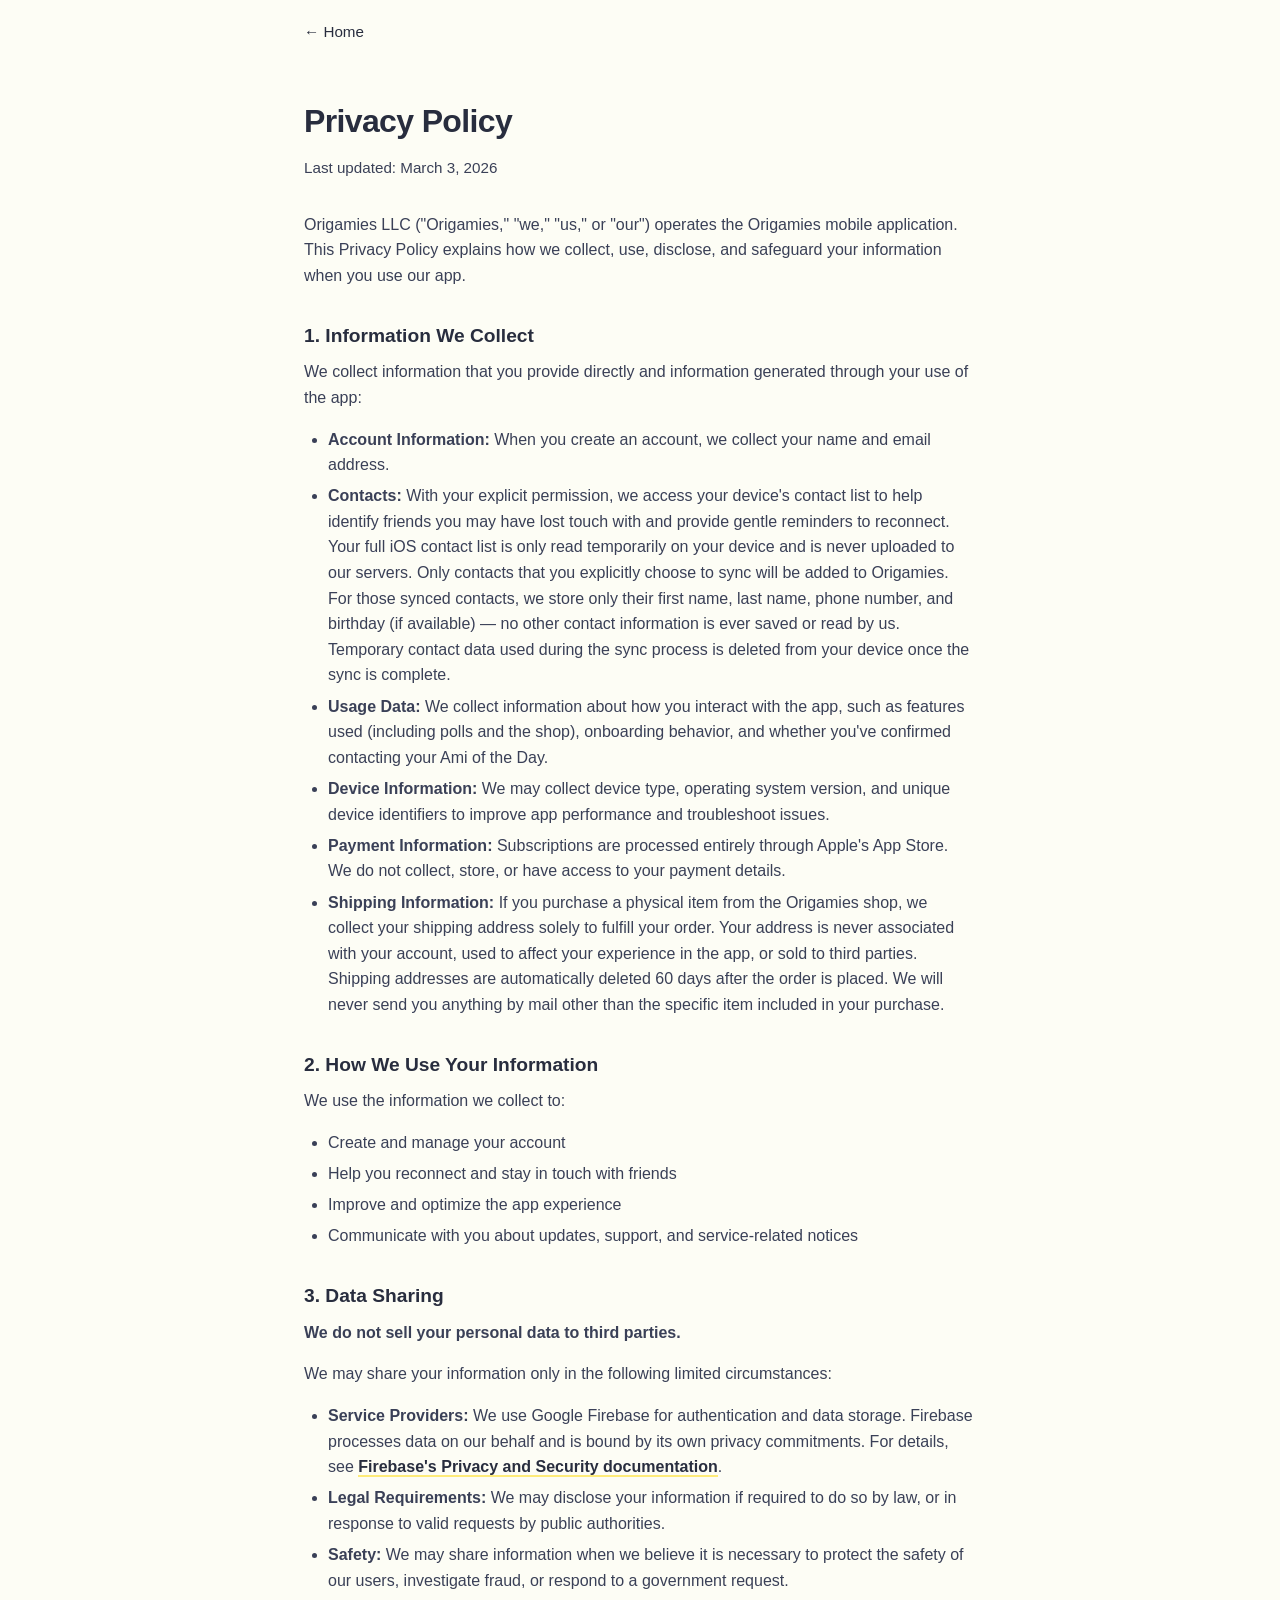
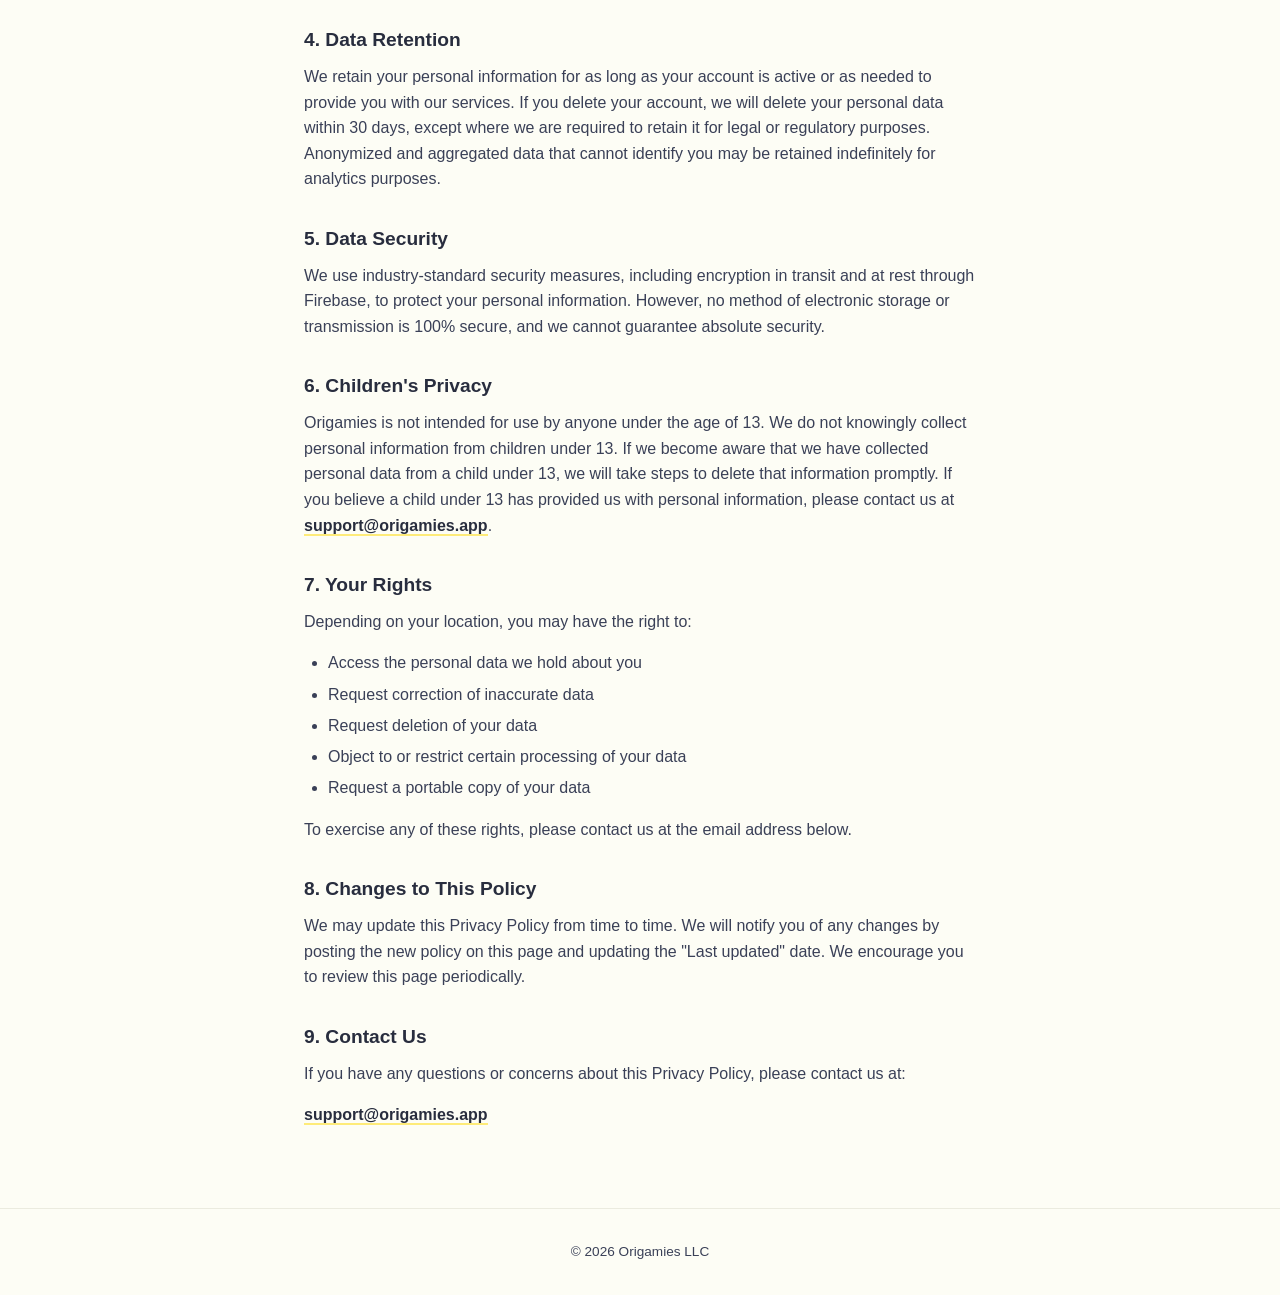
==== privacy.html @ 8bca0c86 "first commit Co-Authored-By: Claude Opus 4.6 <noreply@anthropic.com>" ====
<!DOCTYPE html>
<html lang="en">
<head>
  <meta charset="UTF-8">
  <meta name="viewport" content="width=device-width, initial-scale=1.0">
  <title>Privacy Policy — Origamies</title>
  <meta name="description" content="Origamies Privacy Policy. Learn how we collect, use, and protect your data.">
  <link rel="stylesheet" href="styles.css">
</head>
<body>

  <header class="site-header">
    <div class="container">
      <a href="index.html" class="back-link">&larr; Home</a>
    </div>
  </header>

  <main class="page-content">
    <div class="container">
      <h1>Privacy Policy</h1>
      <p class="subtitle">Last updated: March 3, 2026</p>

      <p>Origamies LLC ("Origamies," "we," "us," or "our") operates the Origamies mobile application. This Privacy Policy explains how we collect, use, disclose, and safeguard your information when you use our app.</p>

      <h2>1. Information We Collect</h2>
      <p>We collect information that you provide directly and information generated through your use of the app:</p>
      <ul>
        <li><strong>Account Information:</strong> When you create an account, we collect your name and email address.</li>
        <li><strong>Contacts:</strong> With your explicit permission, we access your device's contact list to help identify friends you may have lost touch with and provide gentle reminders to reconnect. Your full iOS contact list is only read temporarily on your device and is never uploaded to our servers. Only contacts that you explicitly choose to sync will be added to Origamies. For those synced contacts, we store only their first name, last name, phone number, and birthday (if available) — no other contact information is ever saved or read by us. Temporary contact data used during the sync process is deleted from your device once the sync is complete.</li>
        <li><strong>Usage Data:</strong> We collect information about how you interact with the app, such as features used (including polls and the shop), onboarding behavior, and whether you've confirmed contacting your Ami of the Day.</li>
        <li><strong>Device Information:</strong> We may collect device type, operating system version, and unique device identifiers to improve app performance and troubleshoot issues.</li>
        <li><strong>Payment Information:</strong> Subscriptions are processed entirely through Apple's App Store. We do not collect, store, or have access to your payment details.</li>
        <li><strong>Shipping Information:</strong> If you purchase a physical item from the Origamies shop, we collect your shipping address solely to fulfill your order. Your address is never associated with your account, used to affect your experience in the app, or sold to third parties. Shipping addresses are automatically deleted 60 days after the order is placed. We will never send you anything by mail other than the specific item included in your purchase.</li>
      </ul>

      <h2>2. How We Use Your Information</h2>
      <p>We use the information we collect to:</p>
      <ul>
        <li>Create and manage your account</li>
        <li>Help you reconnect and stay in touch with friends</li>
        <li>Improve and optimize the app experience</li>
        <li>Communicate with you about updates, support, and service-related notices</li>
      </ul>

      <h2>3. Data Sharing</h2>
      <p><strong>We do not sell your personal data to third parties.</strong></p>
      <p>We may share your information only in the following limited circumstances:</p>
      <ul>
        <li><strong>Service Providers:</strong> We use Google Firebase for authentication and data storage. Firebase processes data on our behalf and is bound by its own privacy commitments. For details, see <a href="https://firebase.google.com/support/privacy" target="_blank" rel="noopener">Firebase's Privacy and Security documentation</a>.</li>
        <li><strong>Legal Requirements:</strong> We may disclose your information if required to do so by law, or in response to valid requests by public authorities.</li>
        <li><strong>Safety:</strong> We may share information when we believe it is necessary to protect the safety of our users, investigate fraud, or respond to a government request.</li>
      </ul>

      <h2>4. Data Retention</h2>
      <p>We retain your personal information for as long as your account is active or as needed to provide you with our services. If you delete your account, we will delete your personal data within 30 days, except where we are required to retain it for legal or regulatory purposes. Anonymized and aggregated data that cannot identify you may be retained indefinitely for analytics purposes.</p>

      <h2>5. Data Security</h2>
      <p>We use industry-standard security measures, including encryption in transit and at rest through Firebase, to protect your personal information. However, no method of electronic storage or transmission is 100% secure, and we cannot guarantee absolute security.</p>

      <h2>6. Children's Privacy</h2>
      <p>Origamies is not intended for use by anyone under the age of 13. We do not knowingly collect personal information from children under 13. If we become aware that we have collected personal data from a child under 13, we will take steps to delete that information promptly. If you believe a child under 13 has provided us with personal information, please contact us at <a href="mailto:support@origamies.app">support@origamies.app</a>.</p>

      <h2>7. Your Rights</h2>
      <p>Depending on your location, you may have the right to:</p>
      <ul>
        <li>Access the personal data we hold about you</li>
        <li>Request correction of inaccurate data</li>
        <li>Request deletion of your data</li>
        <li>Object to or restrict certain processing of your data</li>
        <li>Request a portable copy of your data</li>
      </ul>
      <p>To exercise any of these rights, please contact us at the email address below.</p>

      <h2>8. Changes to This Policy</h2>
      <p>We may update this Privacy Policy from time to time. We will notify you of any changes by posting the new policy on this page and updating the "Last updated" date. We encourage you to review this page periodically.</p>

      <h2>9. Contact Us</h2>
      <p>If you have any questions or concerns about this Privacy Policy, please contact us at:</p>
      <p><a href="mailto:support@origamies.app">support@origamies.app</a></p>
    </div>
  </main>

  <footer class="site-footer">
    <div class="container">
      &copy; 2026 Origamies LLC
    </div>
  </footer>

</body>
</html>
---- styles.css ----
/* ===== Reset & Base ===== */
*,
*::before,
*::after {
  margin: 0;
  padding: 0;
  box-sizing: border-box;
}

:root {
  --bg: #FDFDF5;
  --yellow: #FEEB79;
  --navy: #282D3E;
  --coral: #FF7F50;
  --navy-light: #3a4057;
  --yellow-soft: #fef4b8;
}

html {
  font-size: 16px;
  scroll-behavior: smooth;
}

body {
  font-family: -apple-system, BlinkMacSystemFont, "Segoe UI", Roboto, Helvetica, Arial, sans-serif;
  background-color: var(--bg);
  color: var(--navy);
  line-height: 1.6;
  min-height: 100vh;
  display: flex;
  flex-direction: column;
}

a {
  color: var(--navy);
  text-decoration: none;
}

img {
  max-width: 100%;
  height: auto;
}

/* ===== Layout ===== */
.container {
  max-width: 720px;
  margin: 0 auto;
  padding: 0 1.5rem;
  width: 100%;
}

main {
  flex: 1;
}

/* ===== Header / Nav ===== */
.site-header {
  padding: 1.25rem 0;
}

.site-header .container {
  display: flex;
  align-items: center;
}

.site-header .logo {
  font-size: 1.25rem;
  font-weight: 700;
  letter-spacing: -0.02em;
}

.back-link {
  font-size: 0.95rem;
  font-weight: 500;
  display: inline-flex;
  align-items: center;
  gap: 0.35rem;
  transition: opacity 0.2s;
}

.back-link:hover {
  opacity: 0.7;
}

/* ===== Hero ===== */
.hero {
  text-align: center;
  padding: 6rem 0 3rem;
}


.hero h1 {
  font-size: 3rem;
  font-weight: 800;
  letter-spacing: -0.03em;
  line-height: 1.1;
  margin-bottom: 0.75rem;
}

.hero .tagline {
  font-size: 1.25rem;
  font-weight: 400;
  color: var(--navy-light);
  margin-bottom: 4rem;
}

/* ===== App Store Badge ===== */
.app-store-group {
  display: flex;
  flex-direction: column;
  align-items: center;
  gap: 0.6rem;
}

.app-store-badge {
  display: inline-block;
  cursor: default;
  transition: opacity 0.2s;
}

.app-store-badge svg {
  height: 54px;
  width: 300px;
}

.coming-soon {
  font-size: 0.85rem;
  font-weight: 600;
  color: var(--coral);
  letter-spacing: 0.04em;
  text-transform: uppercase;
}

/* ===== Link Cards ===== */
.link-cards {
  display: flex;
  justify-content: center;
  gap: 0.75rem;
  padding: 4rem 0 3rem;
}

.link-card {
  display: flex;
  align-items: center;
  justify-content: center;
  width: calc((100% - 0.75rem) / 4);
  padding: 0.95rem 0.75rem;
  border-radius: 10px;
  background: var(--navy);
  color: var(--bg);
  border: 1.5px solid #ebebdf;
  box-shadow: 0 2px 8px rgba(40, 45, 62, 0.08);
  font-weight: 600;
  font-size: 1rem;
  transition: border-color 0.2s, box-shadow 0.2s, transform 0.15s;
}

.link-card:hover {
  box-shadow: 0 4px 16px rgba(40, 45, 62, 0.06);
  transform: translateY(-2px);
}

/* ===== Content Pages (Privacy, Support) ===== */
.page-content {
  padding: 2rem 0 4rem;
}

.page-content h1 {
  font-size: 2rem;
  font-weight: 800;
  letter-spacing: -0.02em;
  margin-bottom: 0.5rem;
}

.page-content .subtitle {
  color: var(--navy-light);
  margin-bottom: 2rem;
  font-size: 0.95rem;
}

.page-content h2 {
  font-size: 1.2rem;
  font-weight: 700;
  margin-top: 2rem;
  margin-bottom: 0.5rem;
}

.page-content p,
.page-content ul {
  margin-bottom: 1rem;
  color: var(--navy-light);
}

.page-content ul {
  padding-left: 1.5rem;
}

.page-content li {
  margin-bottom: 0.35rem;
}

.page-content a {
  color: var(--navy);
  font-weight: 600;
  border-bottom: 2px solid var(--yellow);
  transition: border-color 0.2s;
}

.page-content a:hover {
  border-color: var(--coral);
}

/* ===== FAQ ===== */
.faq-item {
  background: #fff;
  border: 1.5px solid #ebebdf;
  border-radius: 12px;
  padding: 1.25rem 1.5rem;
  margin-bottom: 0.75rem;
}

.faq-item h3 {
  font-size: 1rem;
  font-weight: 700;
  margin-bottom: 0.4rem;
}

.faq-item p {
  font-size: 0.95rem;
  margin-bottom: 0;
}

/* ===== Contact Box ===== */
.contact-box {
  background: var(--navy);
  color: var(--bg);
  border-radius: 14px;
  padding: 2rem;
  text-align: center;
  margin-bottom: 2.5rem;
}

.contact-box h2 {
  color: var(--bg);
  margin-top: 0;
  margin-bottom: 0.5rem;
}

.contact-box p {
  color: rgba(253, 253, 245, 0.75);
  margin-bottom: 1rem;
}

.contact-box a {
  color: var(--yellow);
  font-weight: 700;
  font-size: 1.1rem;
  border-bottom: 2px solid transparent;
  transition: border-color 0.2s;
}

.contact-box a:hover {
  border-color: var(--yellow);
}

/* ===== Footer ===== */
.site-footer {
  padding: 2rem 0;
  text-align: center;
  font-size: 0.85rem;
  color: var(--navy-light);
  border-top: 1px solid #ebebdf;
}

/* ===== Responsive ===== */
@media (max-width: 600px) {
  .hero {
    padding: 4rem 0 2rem;
  }

  .hero h1 {
    font-size: 2.25rem;
  }

  .hero .tagline {
    font-size: 1.1rem;
  }

  .link-cards {
    flex-direction: column;
    align-items: center;
  }

  .link-card {
    width: 60%;
  }

  .page-content h1 {
    font-size: 1.6rem;
  }

  .contact-box {
    padding: 1.5rem;
  }
}
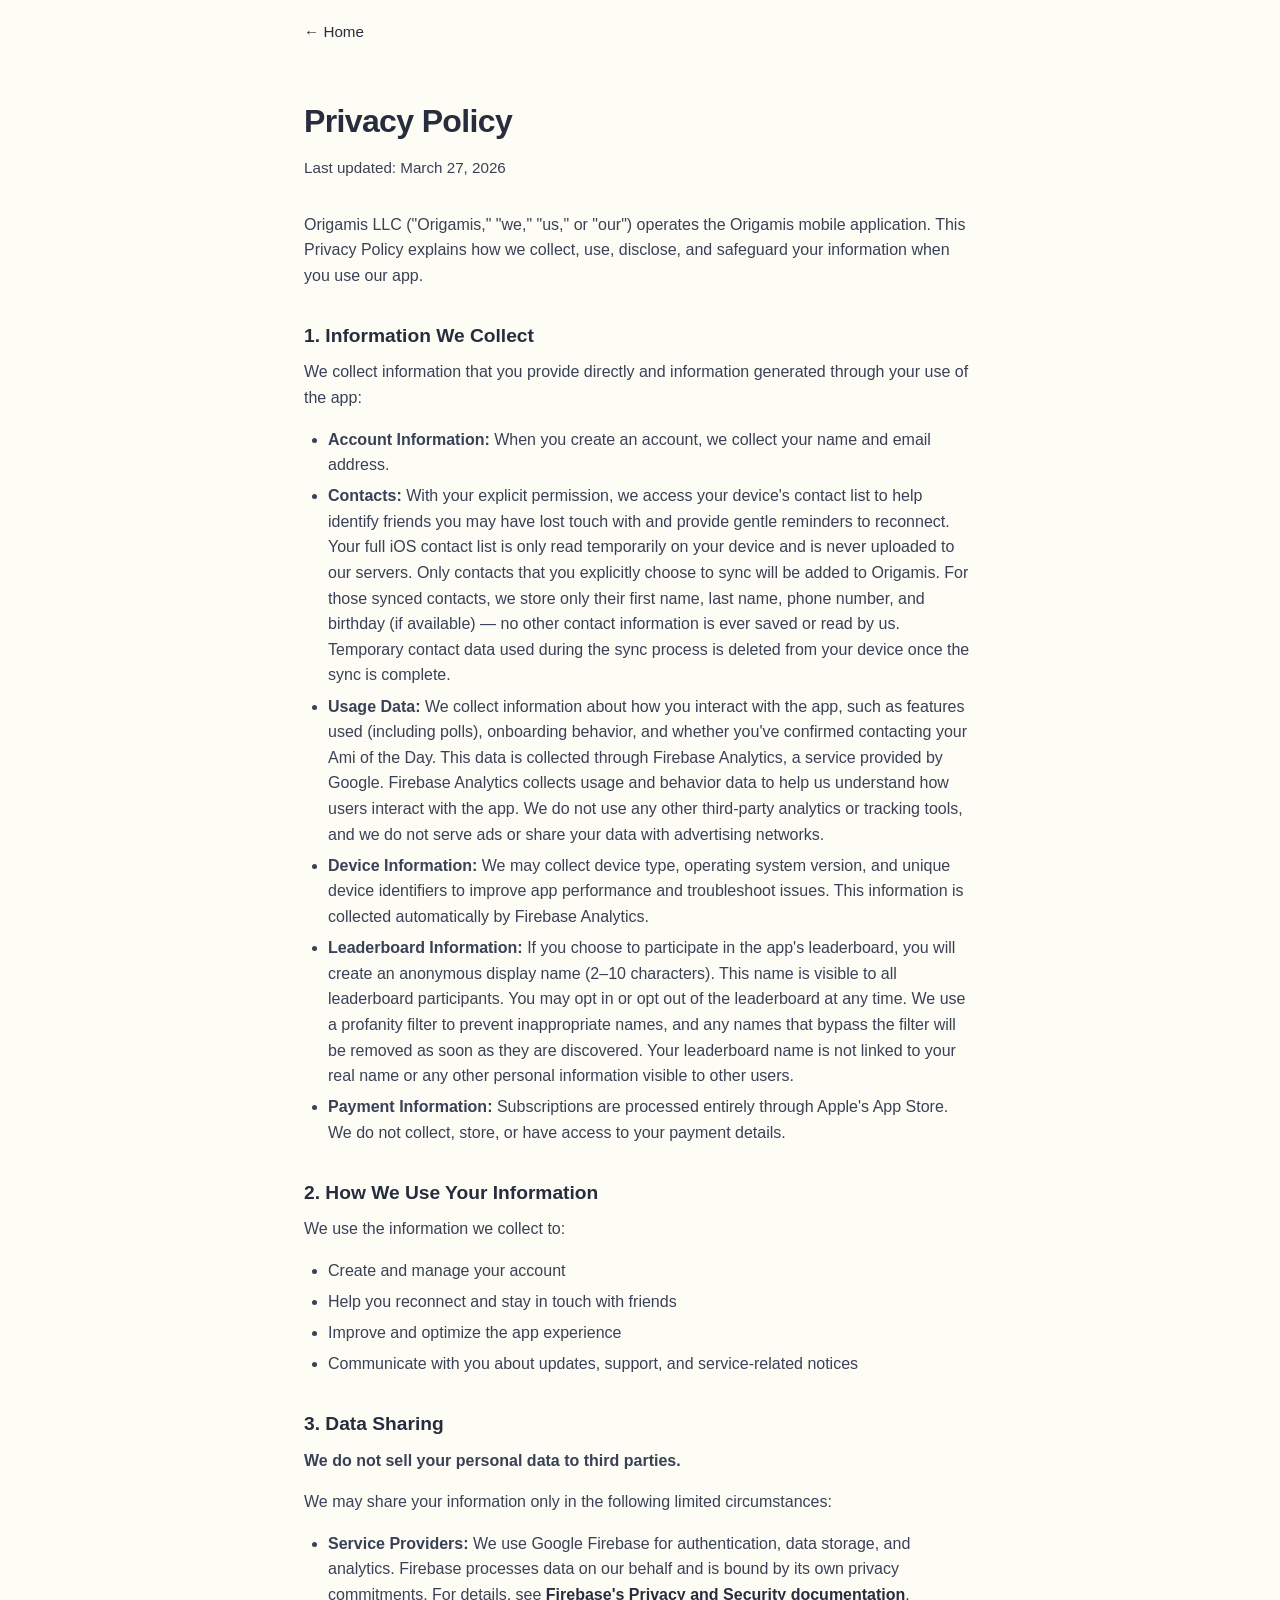
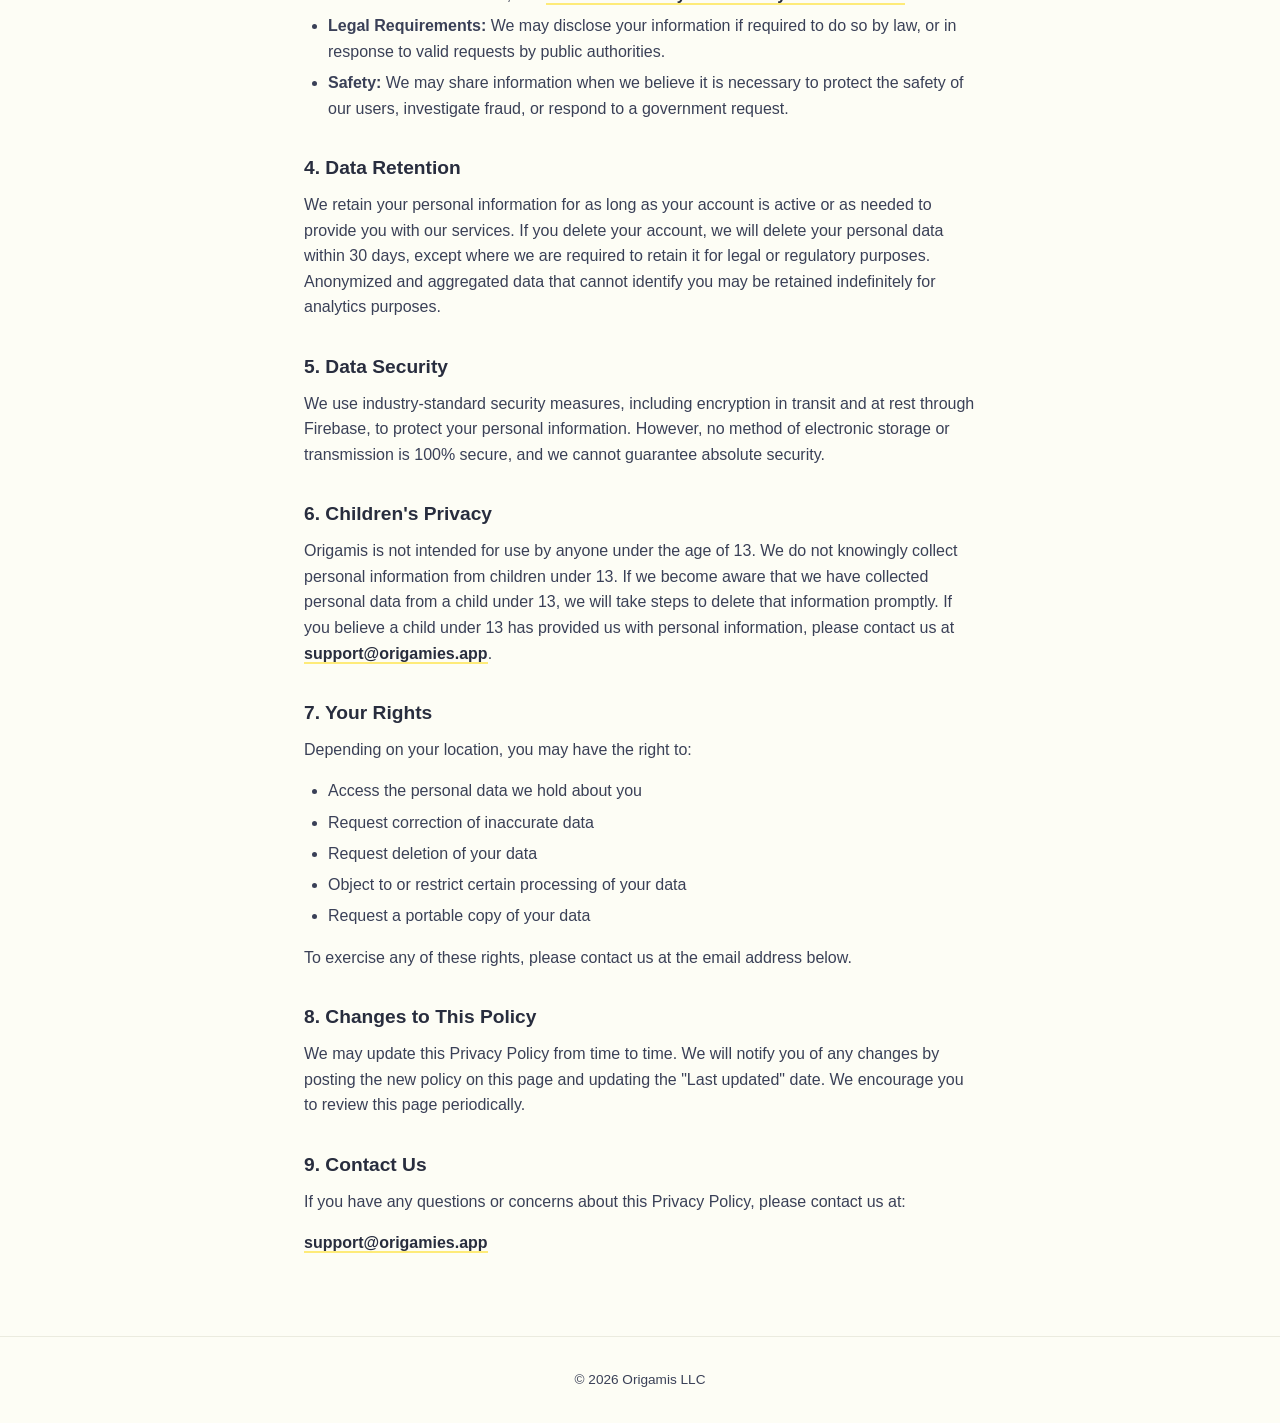
==== commit f37a4b68: "Rebrand to Origamis, update privacy policy, add terms of service - Rename Origamies to Origamis acro" ====
--- a/privacy.html
+++ b/privacy.html
@@ -3,8 +3,8 @@
 <head>
   <meta charset="UTF-8">
   <meta name="viewport" content="width=device-width, initial-scale=1.0">
-  <title>Privacy Policy — Origamies</title>
-  <meta name="description" content="Origamies Privacy Policy. Learn how we collect, use, and protect your data.">
+  <title>Privacy Policy — Origamis</title>
+  <meta name="description" content="Origamis Privacy Policy. Learn how we collect, use, and protect your data.">
   <link rel="stylesheet" href="styles.css">
 </head>
 <body>
@@ -18,19 +18,19 @@
   <main class="page-content">
     <div class="container">
       <h1>Privacy Policy</h1>
-      <p class="subtitle">Last updated: March 3, 2026</p>
+      <p class="subtitle">Last updated: March 27, 2026</p>
 
-      <p>Origamies LLC ("Origamies," "we," "us," or "our") operates the Origamies mobile application. This Privacy Policy explains how we collect, use, disclose, and safeguard your information when you use our app.</p>
+      <p>Origamis LLC ("Origamis," "we," "us," or "our") operates the Origamis mobile application. This Privacy Policy explains how we collect, use, disclose, and safeguard your information when you use our app.</p>
 
       <h2>1. Information We Collect</h2>
       <p>We collect information that you provide directly and information generated through your use of the app:</p>
       <ul>
         <li><strong>Account Information:</strong> When you create an account, we collect your name and email address.</li>
-        <li><strong>Contacts:</strong> With your explicit permission, we access your device's contact list to help identify friends you may have lost touch with and provide gentle reminders to reconnect. Your full iOS contact list is only read temporarily on your device and is never uploaded to our servers. Only contacts that you explicitly choose to sync will be added to Origamies. For those synced contacts, we store only their first name, last name, phone number, and birthday (if available) — no other contact information is ever saved or read by us. Temporary contact data used during the sync process is deleted from your device once the sync is complete.</li>
-        <li><strong>Usage Data:</strong> We collect information about how you interact with the app, such as features used (including polls and the shop), onboarding behavior, and whether you've confirmed contacting your Ami of the Day.</li>
-        <li><strong>Device Information:</strong> We may collect device type, operating system version, and unique device identifiers to improve app performance and troubleshoot issues.</li>
+        <li><strong>Contacts:</strong> With your explicit permission, we access your device's contact list to help identify friends you may have lost touch with and provide gentle reminders to reconnect. Your full iOS contact list is only read temporarily on your device and is never uploaded to our servers. Only contacts that you explicitly choose to sync will be added to Origamis. For those synced contacts, we store only their first name, last name, phone number, and birthday (if available) — no other contact information is ever saved or read by us. Temporary contact data used during the sync process is deleted from your device once the sync is complete.</li>
+        <li><strong>Usage Data:</strong> We collect information about how you interact with the app, such as features used (including polls), onboarding behavior, and whether you've confirmed contacting your Ami of the Day. This data is collected through Firebase Analytics, a service provided by Google. Firebase Analytics collects usage and behavior data to help us understand how users interact with the app. We do not use any other third-party analytics or tracking tools, and we do not serve ads or share your data with advertising networks.</li>
+        <li><strong>Device Information:</strong> We may collect device type, operating system version, and unique device identifiers to improve app performance and troubleshoot issues. This information is collected automatically by Firebase Analytics.</li>
+        <li><strong>Leaderboard Information:</strong> If you choose to participate in the app's leaderboard, you will create an anonymous display name (2–10 characters). This name is visible to all leaderboard participants. You may opt in or opt out of the leaderboard at any time. We use a profanity filter to prevent inappropriate names, and any names that bypass the filter will be removed as soon as they are discovered. Your leaderboard name is not linked to your real name or any other personal information visible to other users.</li>
         <li><strong>Payment Information:</strong> Subscriptions are processed entirely through Apple's App Store. We do not collect, store, or have access to your payment details.</li>
-        <li><strong>Shipping Information:</strong> If you purchase a physical item from the Origamies shop, we collect your shipping address solely to fulfill your order. Your address is never associated with your account, used to affect your experience in the app, or sold to third parties. Shipping addresses are automatically deleted 60 days after the order is placed. We will never send you anything by mail other than the specific item included in your purchase.</li>
       </ul>
 
       <h2>2. How We Use Your Information</h2>
@@ -46,7 +46,7 @@
       <p><strong>We do not sell your personal data to third parties.</strong></p>
       <p>We may share your information only in the following limited circumstances:</p>
       <ul>
-        <li><strong>Service Providers:</strong> We use Google Firebase for authentication and data storage. Firebase processes data on our behalf and is bound by its own privacy commitments. For details, see <a href="https://firebase.google.com/support/privacy" target="_blank" rel="noopener">Firebase's Privacy and Security documentation</a>.</li>
+        <li><strong>Service Providers:</strong> We use Google Firebase for authentication, data storage, and analytics. Firebase processes data on our behalf and is bound by its own privacy commitments. For details, see <a href="https://firebase.google.com/support/privacy" target="_blank" rel="noopener">Firebase's Privacy and Security documentation</a>.</li>
         <li><strong>Legal Requirements:</strong> We may disclose your information if required to do so by law, or in response to valid requests by public authorities.</li>
         <li><strong>Safety:</strong> We may share information when we believe it is necessary to protect the safety of our users, investigate fraud, or respond to a government request.</li>
       </ul>
@@ -58,7 +58,7 @@
       <p>We use industry-standard security measures, including encryption in transit and at rest through Firebase, to protect your personal information. However, no method of electronic storage or transmission is 100% secure, and we cannot guarantee absolute security.</p>
 
       <h2>6. Children's Privacy</h2>
-      <p>Origamies is not intended for use by anyone under the age of 13. We do not knowingly collect personal information from children under 13. If we become aware that we have collected personal data from a child under 13, we will take steps to delete that information promptly. If you believe a child under 13 has provided us with personal information, please contact us at <a href="mailto:support@origamies.app">support@origamies.app</a>.</p>
+      <p>Origamis is not intended for use by anyone under the age of 13. We do not knowingly collect personal information from children under 13. If we become aware that we have collected personal data from a child under 13, we will take steps to delete that information promptly. If you believe a child under 13 has provided us with personal information, please contact us at <a href="mailto:support@origamies.app">support@origamies.app</a>.</p>
 
       <h2>7. Your Rights</h2>
       <p>Depending on your location, you may have the right to:</p>
@@ -82,7 +82,7 @@
 
   <footer class="site-footer">
     <div class="container">
-      &copy; 2026 Origamies LLC
+      &copy; 2026 Origamis LLC
     </div>
   </footer>
 
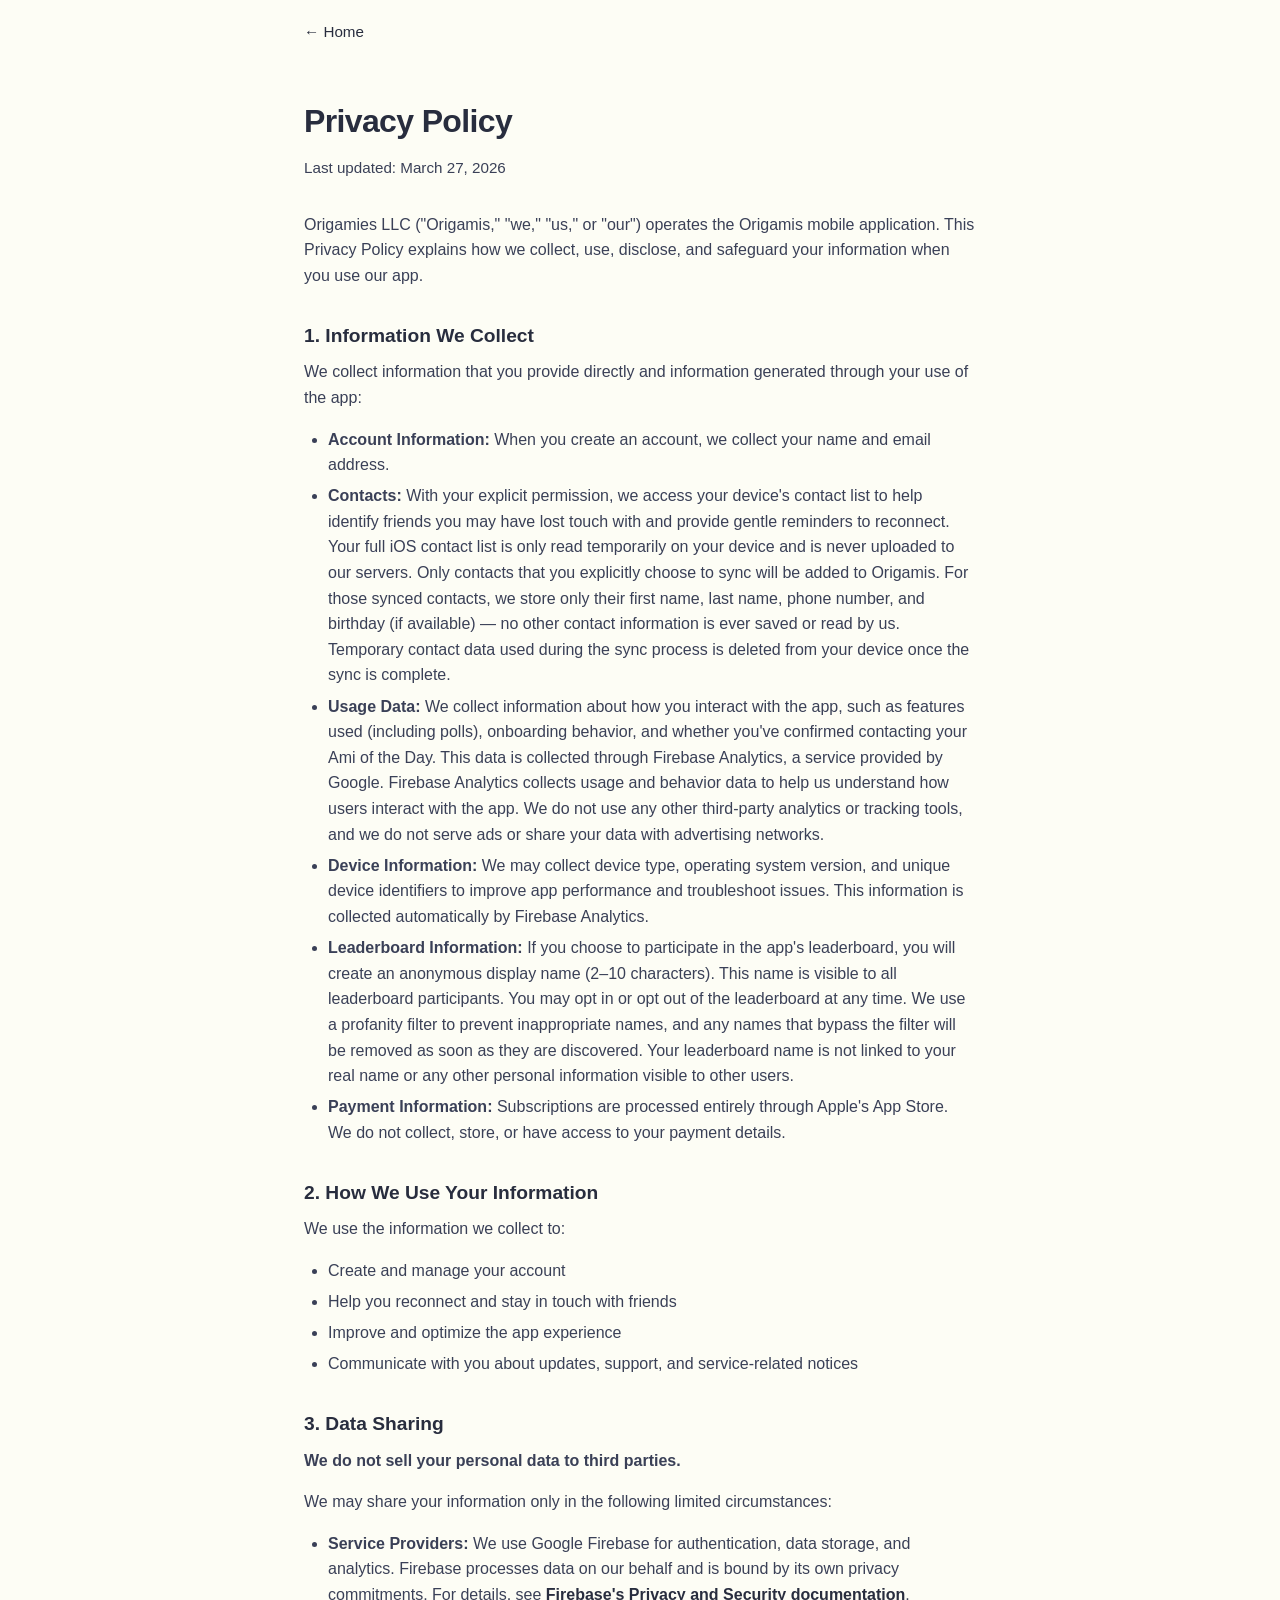
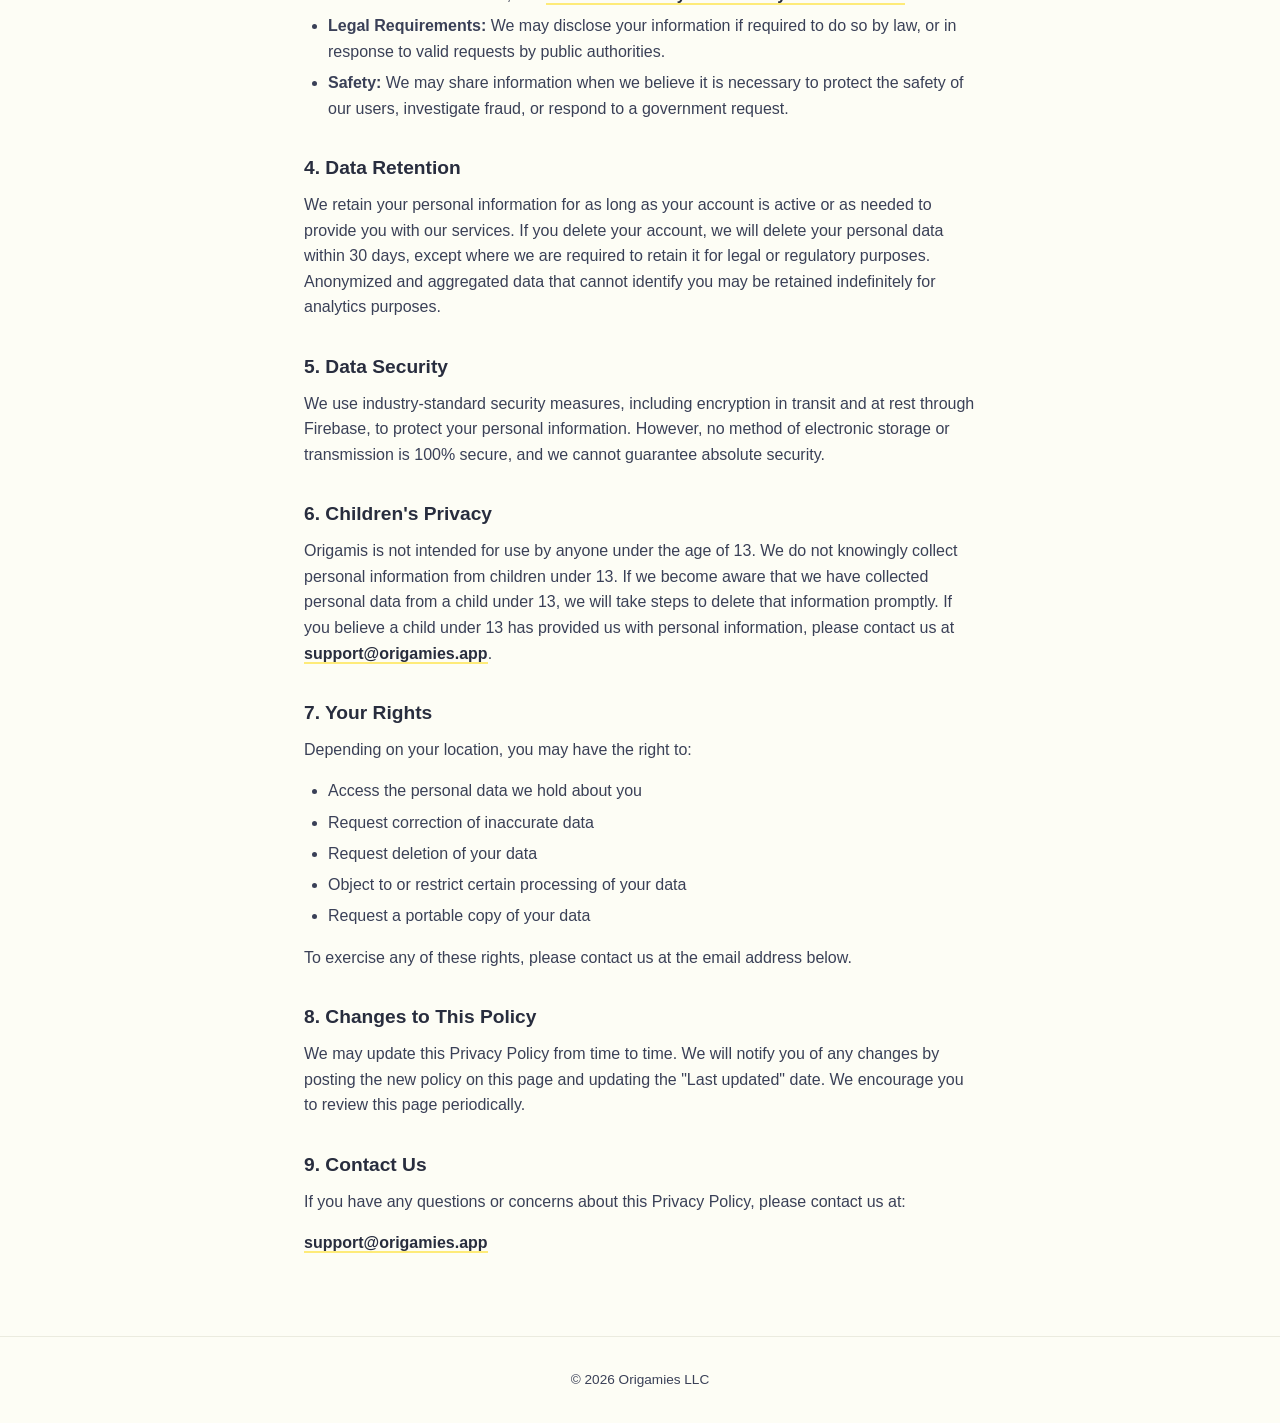
==== commit 5dff4d92: "Fix branding: Origamies LLC for legal, Origamis for app name - Fix LLC references to Origamies LLC i" ====
--- a/privacy.html
+++ b/privacy.html
@@ -20,7 +20,7 @@
       <h1>Privacy Policy</h1>
       <p class="subtitle">Last updated: March 27, 2026</p>
 
-      <p>Origamis LLC ("Origamis," "we," "us," or "our") operates the Origamis mobile application. This Privacy Policy explains how we collect, use, disclose, and safeguard your information when you use our app.</p>
+      <p>Origamies LLC ("Origamis," "we," "us," or "our") operates the Origamis mobile application. This Privacy Policy explains how we collect, use, disclose, and safeguard your information when you use our app.</p>
 
       <h2>1. Information We Collect</h2>
       <p>We collect information that you provide directly and information generated through your use of the app:</p>
@@ -82,7 +82,7 @@
 
   <footer class="site-footer">
     <div class="container">
-      &copy; 2026 Origamis LLC
+      &copy; 2026 Origamies LLC
     </div>
   </footer>
 
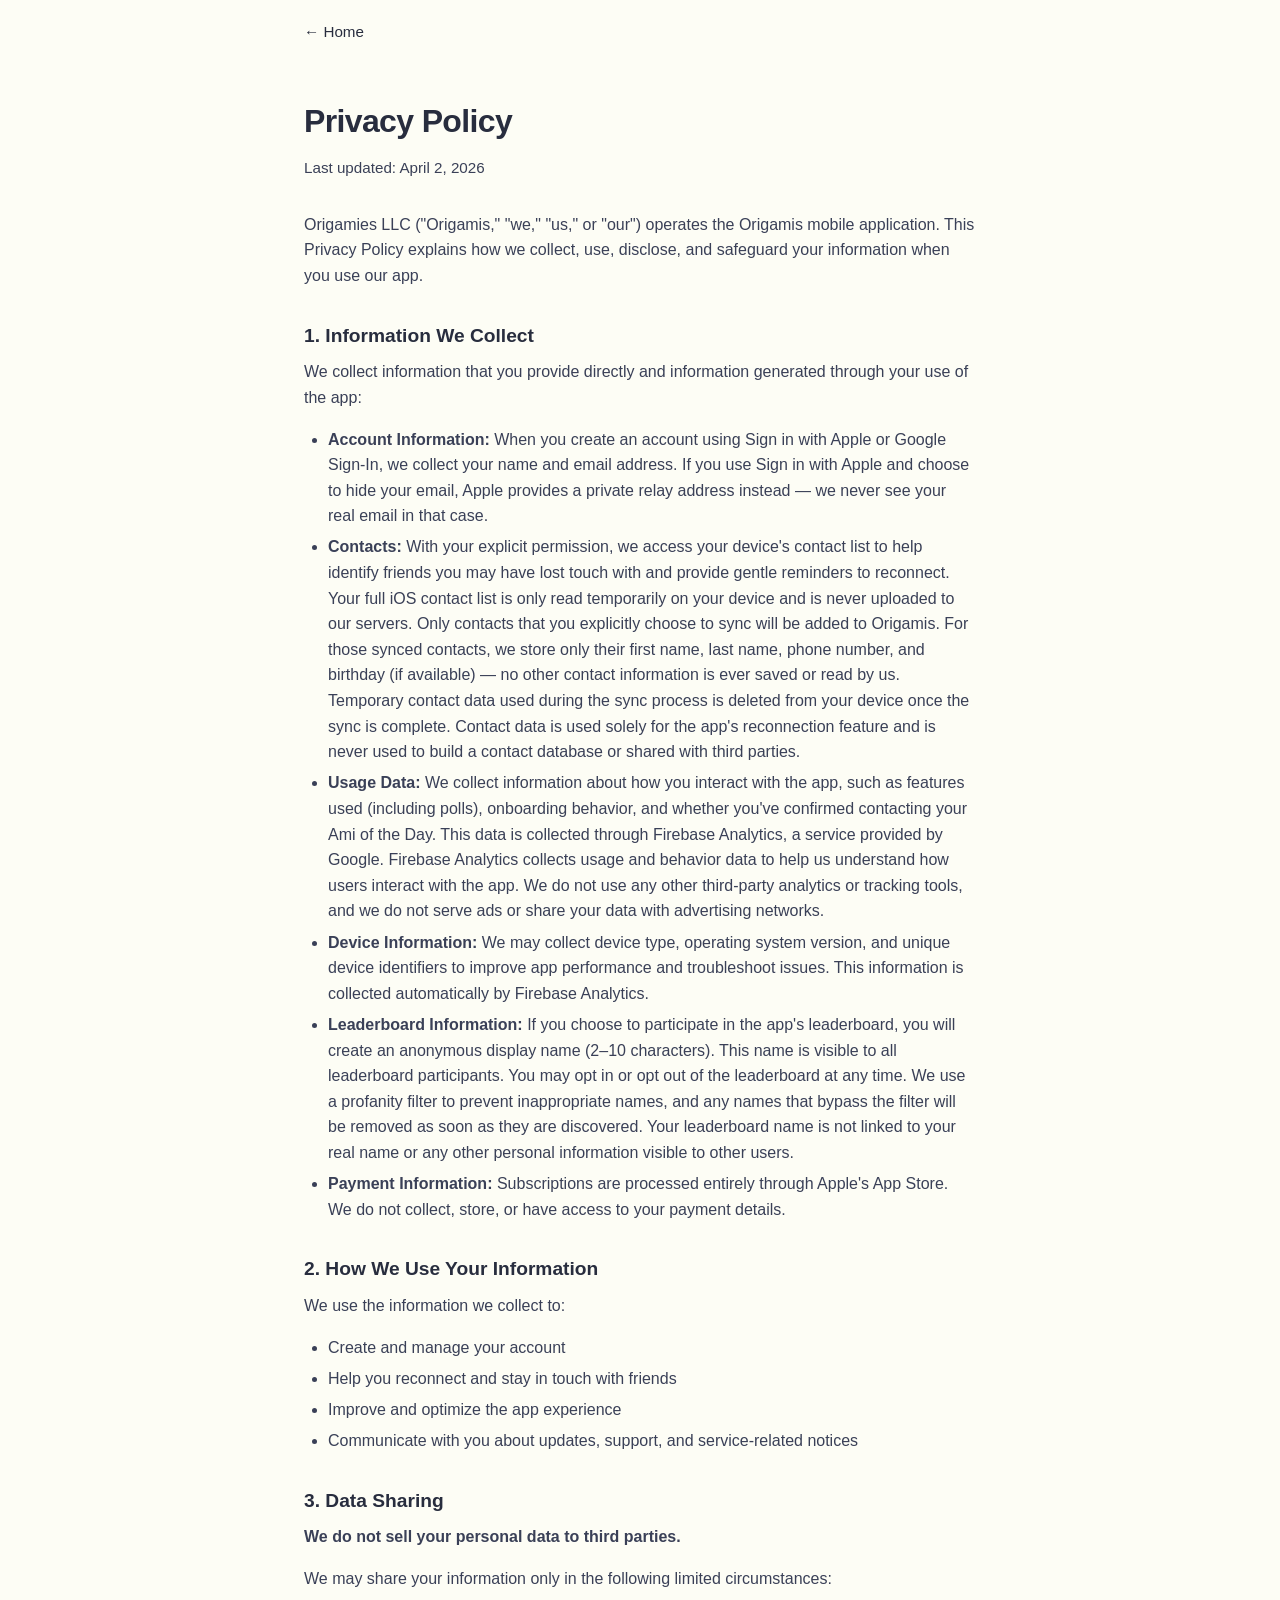
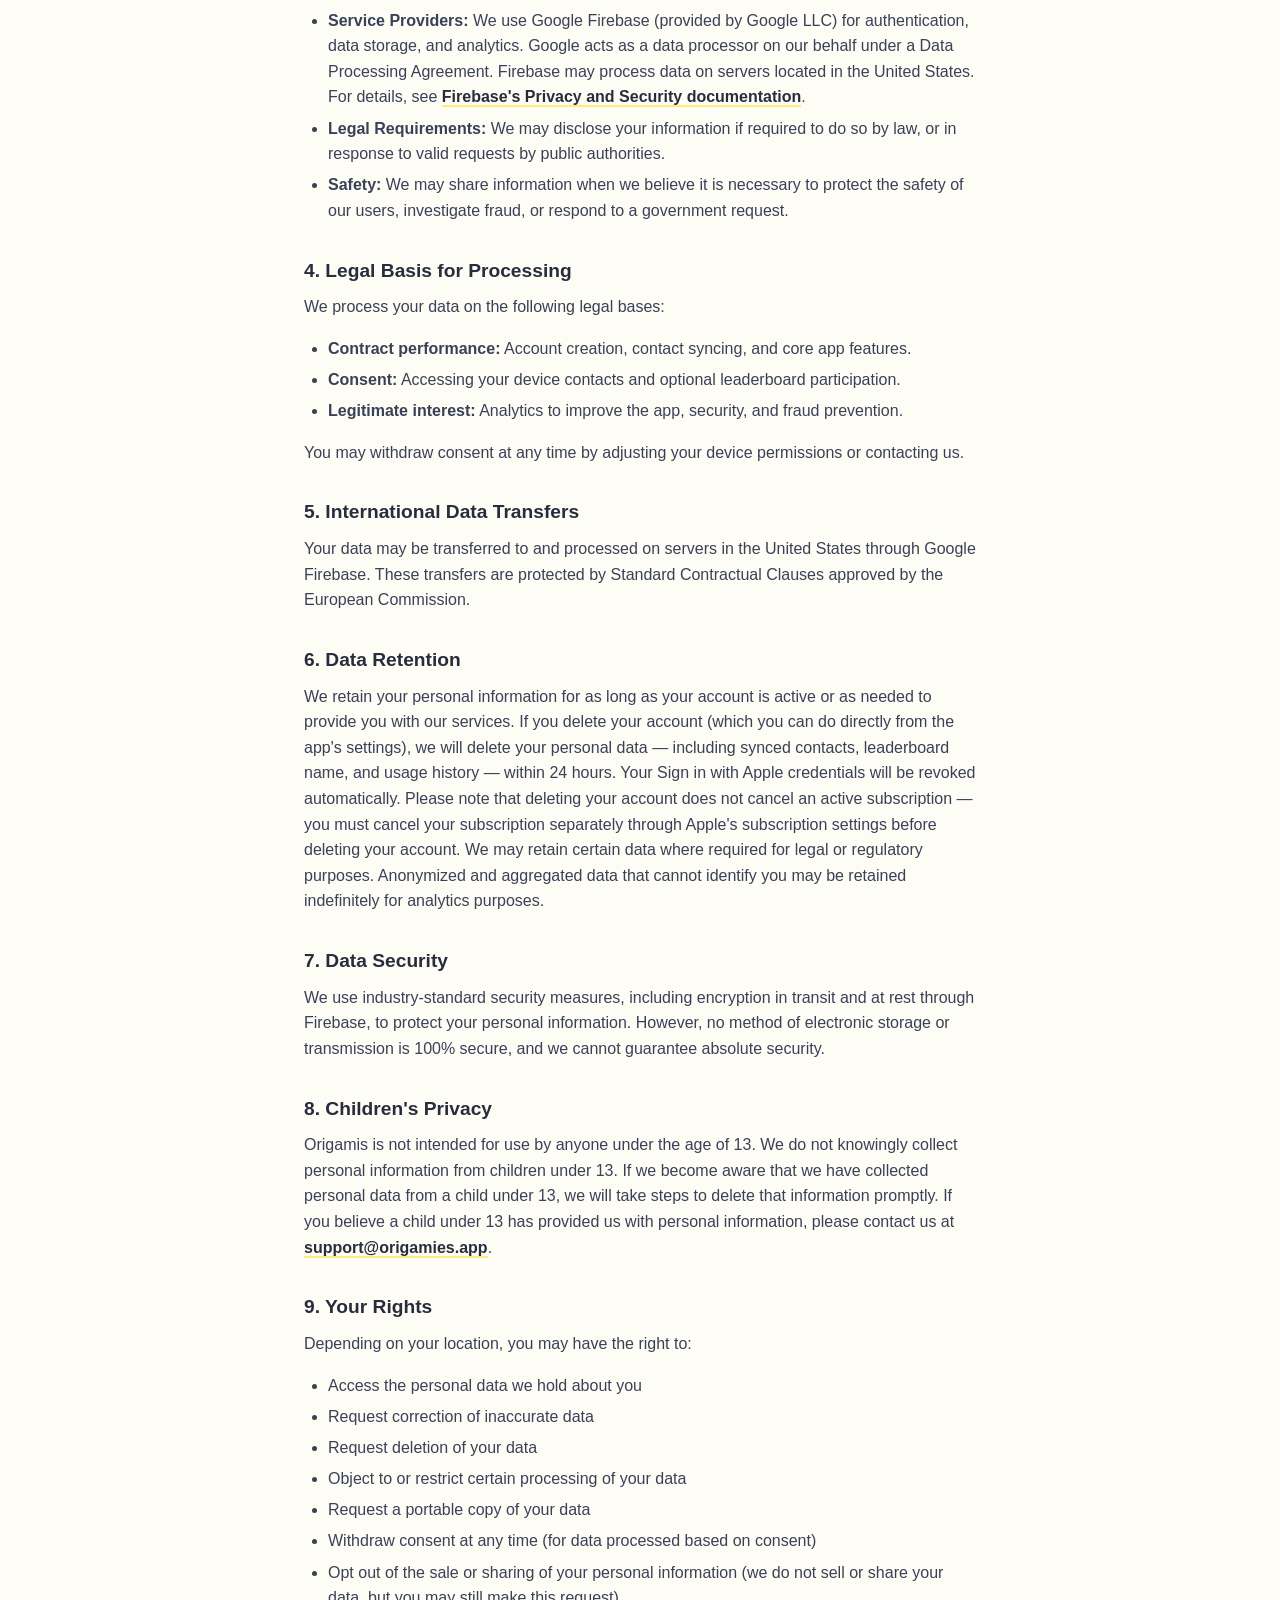
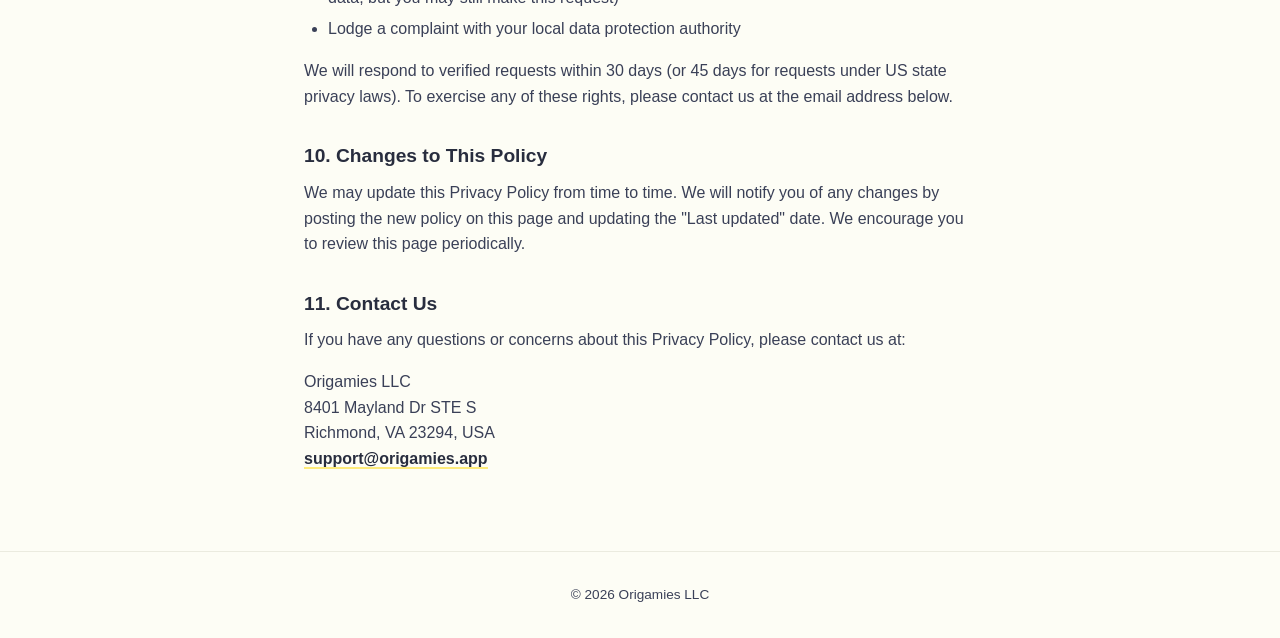
==== commit 97299c48: "Update privacy policy for App Store submission Add GDPR compliance (legal basis, international trans" ====
--- a/privacy.html
+++ b/privacy.html
@@ -18,15 +18,15 @@
   <main class="page-content">
     <div class="container">
       <h1>Privacy Policy</h1>
-      <p class="subtitle">Last updated: March 27, 2026</p>
+      <p class="subtitle">Last updated: April 2, 2026</p>
 
       <p>Origamies LLC ("Origamis," "we," "us," or "our") operates the Origamis mobile application. This Privacy Policy explains how we collect, use, disclose, and safeguard your information when you use our app.</p>
 
       <h2>1. Information We Collect</h2>
       <p>We collect information that you provide directly and information generated through your use of the app:</p>
       <ul>
-        <li><strong>Account Information:</strong> When you create an account, we collect your name and email address.</li>
-        <li><strong>Contacts:</strong> With your explicit permission, we access your device's contact list to help identify friends you may have lost touch with and provide gentle reminders to reconnect. Your full iOS contact list is only read temporarily on your device and is never uploaded to our servers. Only contacts that you explicitly choose to sync will be added to Origamis. For those synced contacts, we store only their first name, last name, phone number, and birthday (if available) — no other contact information is ever saved or read by us. Temporary contact data used during the sync process is deleted from your device once the sync is complete.</li>
+        <li><strong>Account Information:</strong> When you create an account using Sign in with Apple or Google Sign-In, we collect your name and email address. If you use Sign in with Apple and choose to hide your email, Apple provides a private relay address instead — we never see your real email in that case.</li>
+        <li><strong>Contacts:</strong> With your explicit permission, we access your device's contact list to help identify friends you may have lost touch with and provide gentle reminders to reconnect. Your full iOS contact list is only read temporarily on your device and is never uploaded to our servers. Only contacts that you explicitly choose to sync will be added to Origamis. For those synced contacts, we store only their first name, last name, phone number, and birthday (if available) — no other contact information is ever saved or read by us. Temporary contact data used during the sync process is deleted from your device once the sync is complete. Contact data is used solely for the app's reconnection feature and is never used to build a contact database or shared with third parties.</li>
         <li><strong>Usage Data:</strong> We collect information about how you interact with the app, such as features used (including polls), onboarding behavior, and whether you've confirmed contacting your Ami of the Day. This data is collected through Firebase Analytics, a service provided by Google. Firebase Analytics collects usage and behavior data to help us understand how users interact with the app. We do not use any other third-party analytics or tracking tools, and we do not serve ads or share your data with advertising networks.</li>
         <li><strong>Device Information:</strong> We may collect device type, operating system version, and unique device identifiers to improve app performance and troubleshoot issues. This information is collected automatically by Firebase Analytics.</li>
         <li><strong>Leaderboard Information:</strong> If you choose to participate in the app's leaderboard, you will create an anonymous display name (2–10 characters). This name is visible to all leaderboard participants. You may opt in or opt out of the leaderboard at any time. We use a profanity filter to prevent inappropriate names, and any names that bypass the filter will be removed as soon as they are discovered. Your leaderboard name is not linked to your real name or any other personal information visible to other users.</li>
@@ -46,21 +46,33 @@
       <p><strong>We do not sell your personal data to third parties.</strong></p>
       <p>We may share your information only in the following limited circumstances:</p>
       <ul>
-        <li><strong>Service Providers:</strong> We use Google Firebase for authentication, data storage, and analytics. Firebase processes data on our behalf and is bound by its own privacy commitments. For details, see <a href="https://firebase.google.com/support/privacy" target="_blank" rel="noopener">Firebase's Privacy and Security documentation</a>.</li>
+        <li><strong>Service Providers:</strong> We use Google Firebase (provided by Google LLC) for authentication, data storage, and analytics. Google acts as a data processor on our behalf under a Data Processing Agreement. Firebase may process data on servers located in the United States. For details, see <a href="https://firebase.google.com/support/privacy" target="_blank" rel="noopener">Firebase's Privacy and Security documentation</a>.</li>
         <li><strong>Legal Requirements:</strong> We may disclose your information if required to do so by law, or in response to valid requests by public authorities.</li>
         <li><strong>Safety:</strong> We may share information when we believe it is necessary to protect the safety of our users, investigate fraud, or respond to a government request.</li>
       </ul>
 
-      <h2>4. Data Retention</h2>
-      <p>We retain your personal information for as long as your account is active or as needed to provide you with our services. If you delete your account, we will delete your personal data within 30 days, except where we are required to retain it for legal or regulatory purposes. Anonymized and aggregated data that cannot identify you may be retained indefinitely for analytics purposes.</p>
+      <h2>4. Legal Basis for Processing</h2>
+      <p>We process your data on the following legal bases:</p>
+      <ul>
+        <li><strong>Contract performance:</strong> Account creation, contact syncing, and core app features.</li>
+        <li><strong>Consent:</strong> Accessing your device contacts and optional leaderboard participation.</li>
+        <li><strong>Legitimate interest:</strong> Analytics to improve the app, security, and fraud prevention.</li>
+      </ul>
+      <p>You may withdraw consent at any time by adjusting your device permissions or contacting us.</p>
 
-      <h2>5. Data Security</h2>
+      <h2>5. International Data Transfers</h2>
+      <p>Your data may be transferred to and processed on servers in the United States through Google Firebase. These transfers are protected by Standard Contractual Clauses approved by the European Commission.</p>
+
+      <h2>6. Data Retention</h2>
+      <p>We retain your personal information for as long as your account is active or as needed to provide you with our services. If you delete your account (which you can do directly from the app's settings), we will delete your personal data — including synced contacts, leaderboard name, and usage history — within 24 hours. Your Sign in with Apple credentials will be revoked automatically. Please note that deleting your account does not cancel an active subscription — you must cancel your subscription separately through Apple's subscription settings before deleting your account. We may retain certain data where required for legal or regulatory purposes. Anonymized and aggregated data that cannot identify you may be retained indefinitely for analytics purposes.</p>
+
+      <h2>7. Data Security</h2>
       <p>We use industry-standard security measures, including encryption in transit and at rest through Firebase, to protect your personal information. However, no method of electronic storage or transmission is 100% secure, and we cannot guarantee absolute security.</p>
 
-      <h2>6. Children's Privacy</h2>
+      <h2>8. Children's Privacy</h2>
       <p>Origamis is not intended for use by anyone under the age of 13. We do not knowingly collect personal information from children under 13. If we become aware that we have collected personal data from a child under 13, we will take steps to delete that information promptly. If you believe a child under 13 has provided us with personal information, please contact us at <a href="mailto:support@origamies.app">support@origamies.app</a>.</p>
 
-      <h2>7. Your Rights</h2>
+      <h2>9. Your Rights</h2>
       <p>Depending on your location, you may have the right to:</p>
       <ul>
         <li>Access the personal data we hold about you</li>
@@ -68,15 +80,18 @@
         <li>Request deletion of your data</li>
         <li>Object to or restrict certain processing of your data</li>
         <li>Request a portable copy of your data</li>
+        <li>Withdraw consent at any time (for data processed based on consent)</li>
+        <li>Opt out of the sale or sharing of your personal information (we do not sell or share your data, but you may still make this request)</li>
+        <li>Lodge a complaint with your local data protection authority</li>
       </ul>
-      <p>To exercise any of these rights, please contact us at the email address below.</p>
+      <p>We will respond to verified requests within 30 days (or 45 days for requests under US state privacy laws). To exercise any of these rights, please contact us at the email address below.</p>
 
-      <h2>8. Changes to This Policy</h2>
+      <h2>10. Changes to This Policy</h2>
       <p>We may update this Privacy Policy from time to time. We will notify you of any changes by posting the new policy on this page and updating the "Last updated" date. We encourage you to review this page periodically.</p>
 
-      <h2>9. Contact Us</h2>
+      <h2>11. Contact Us</h2>
       <p>If you have any questions or concerns about this Privacy Policy, please contact us at:</p>
-      <p><a href="mailto:support@origamies.app">support@origamies.app</a></p>
+      <p>Origamies LLC<br>8401 Mayland Dr STE S<br>Richmond, VA 23294, USA<br><a href="mailto:support@origamies.app">support@origamies.app</a></p>
     </div>
   </main>
 
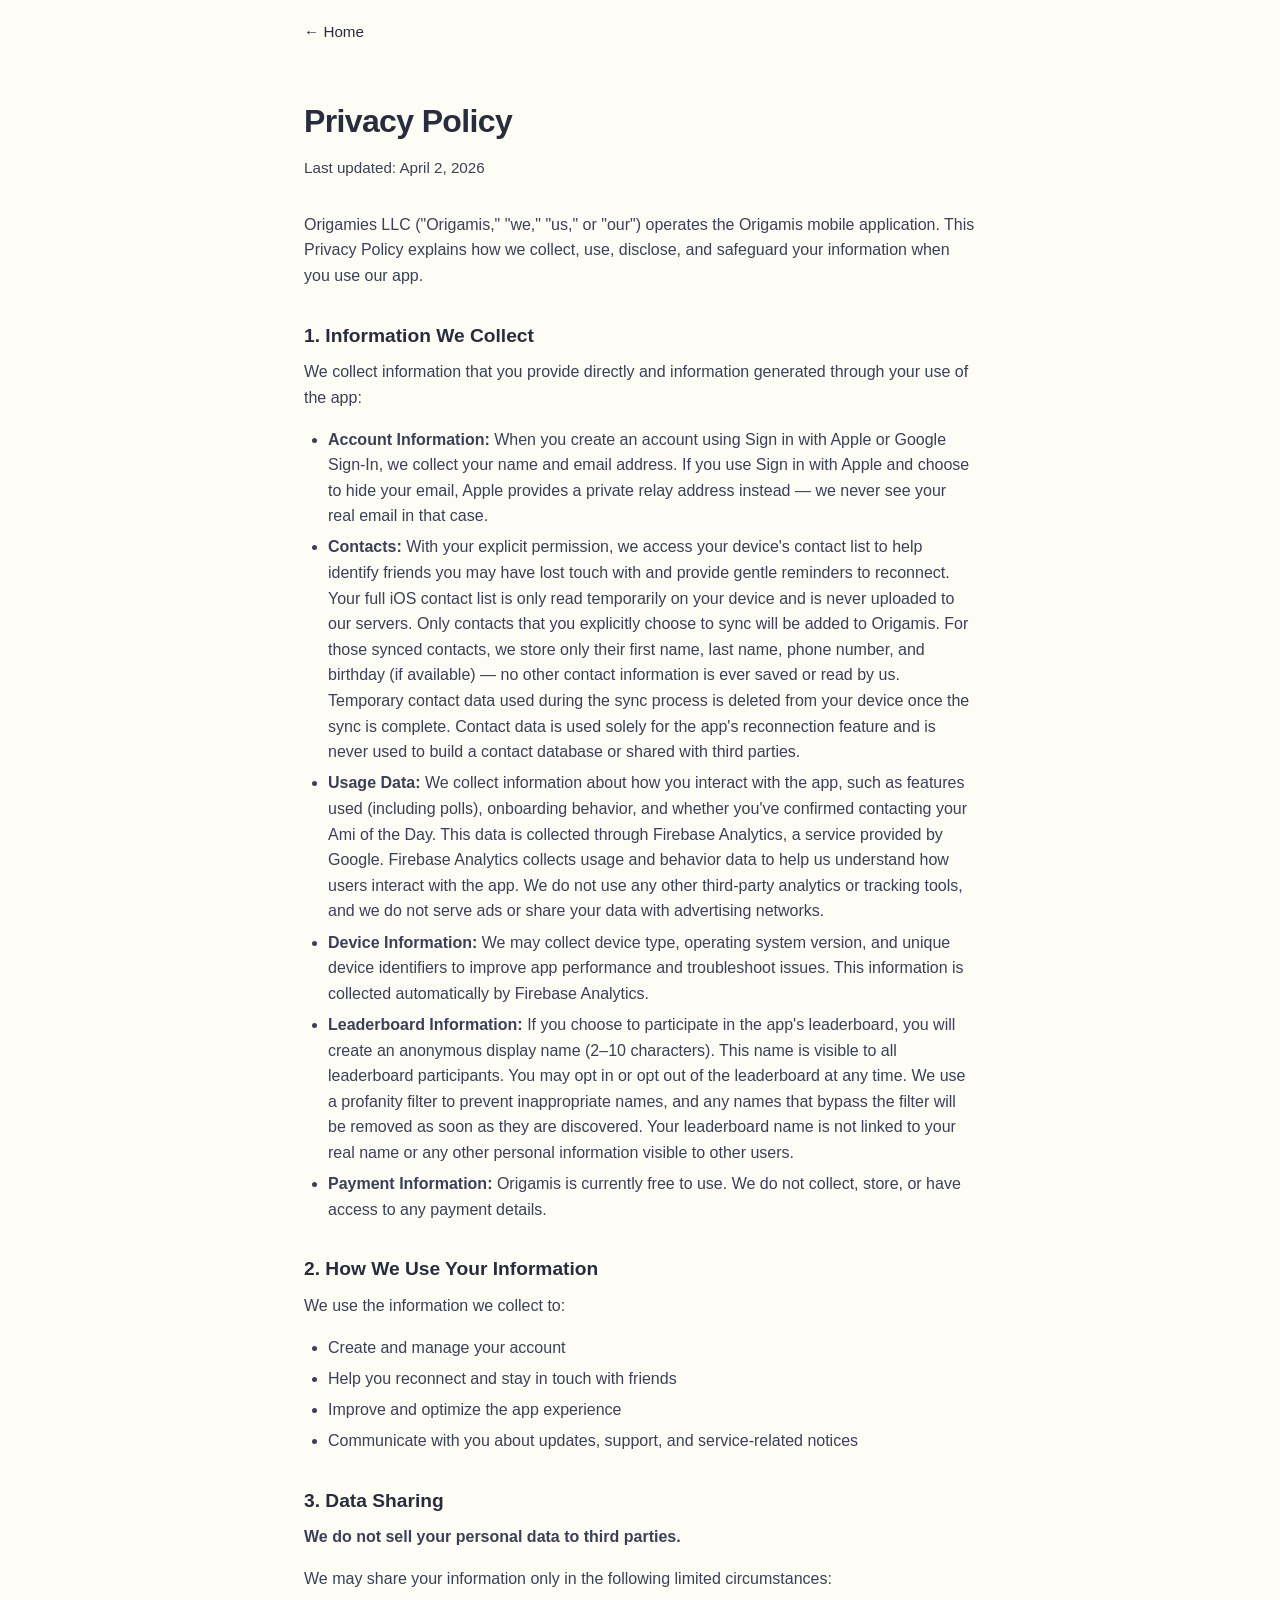
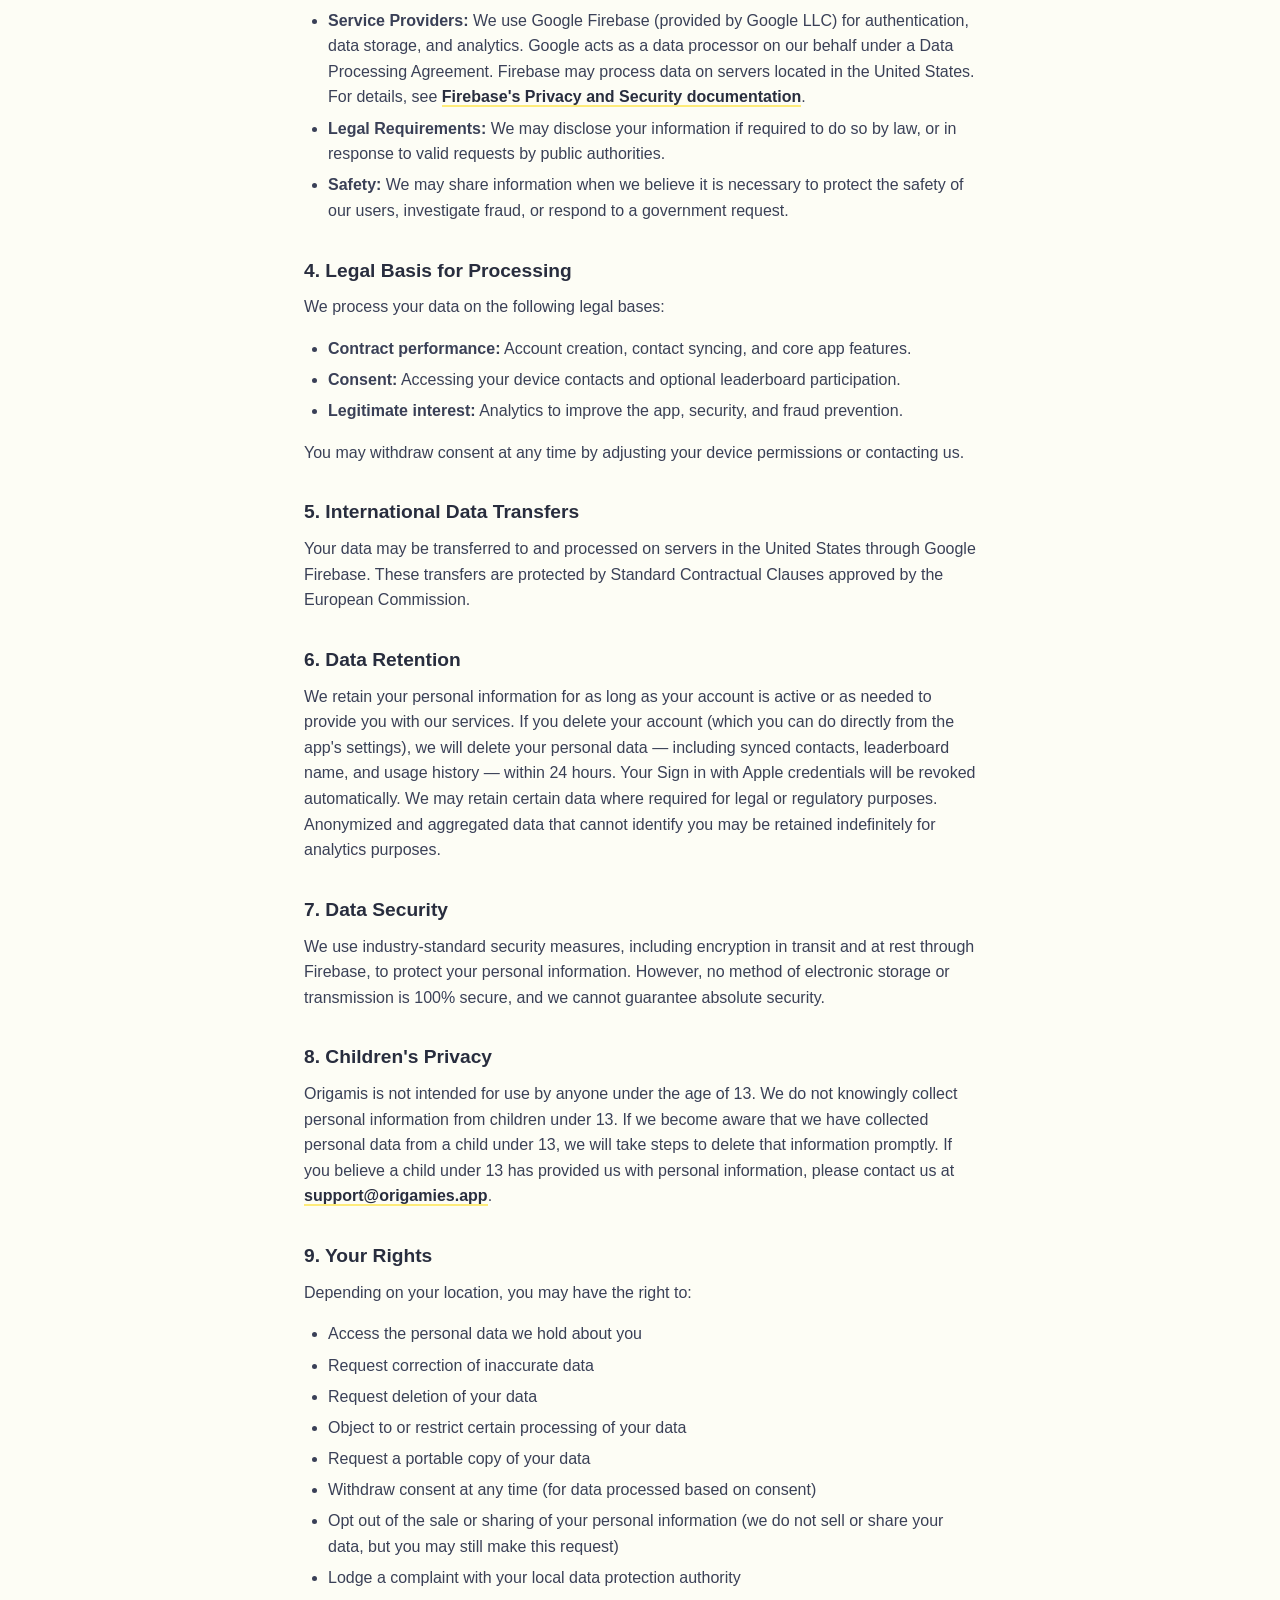
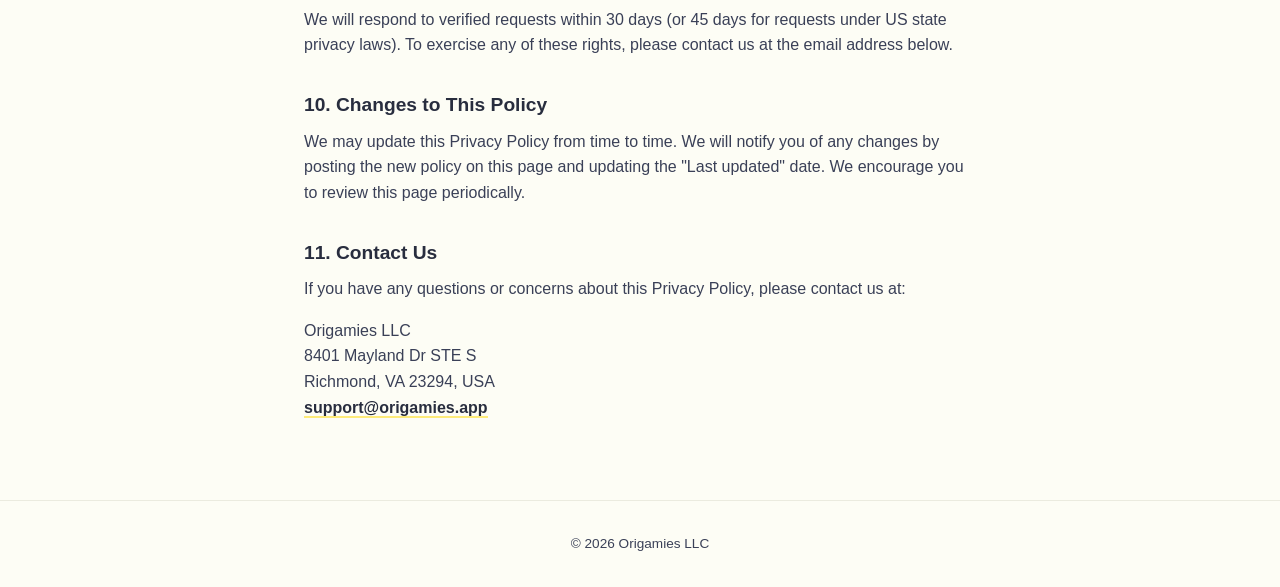
==== commit f61f5e49: "Remove subscription references from privacy policy V1 is free — updated payment info and removed sub" ====
--- a/privacy.html
+++ b/privacy.html
@@ -30,7 +30,7 @@
         <li><strong>Usage Data:</strong> We collect information about how you interact with the app, such as features used (including polls), onboarding behavior, and whether you've confirmed contacting your Ami of the Day. This data is collected through Firebase Analytics, a service provided by Google. Firebase Analytics collects usage and behavior data to help us understand how users interact with the app. We do not use any other third-party analytics or tracking tools, and we do not serve ads or share your data with advertising networks.</li>
         <li><strong>Device Information:</strong> We may collect device type, operating system version, and unique device identifiers to improve app performance and troubleshoot issues. This information is collected automatically by Firebase Analytics.</li>
         <li><strong>Leaderboard Information:</strong> If you choose to participate in the app's leaderboard, you will create an anonymous display name (2–10 characters). This name is visible to all leaderboard participants. You may opt in or opt out of the leaderboard at any time. We use a profanity filter to prevent inappropriate names, and any names that bypass the filter will be removed as soon as they are discovered. Your leaderboard name is not linked to your real name or any other personal information visible to other users.</li>
-        <li><strong>Payment Information:</strong> Subscriptions are processed entirely through Apple's App Store. We do not collect, store, or have access to your payment details.</li>
+        <li><strong>Payment Information:</strong> Origamis is currently free to use. We do not collect, store, or have access to any payment details.</li>
       </ul>
 
       <h2>2. How We Use Your Information</h2>
@@ -64,7 +64,7 @@
       <p>Your data may be transferred to and processed on servers in the United States through Google Firebase. These transfers are protected by Standard Contractual Clauses approved by the European Commission.</p>
 
       <h2>6. Data Retention</h2>
-      <p>We retain your personal information for as long as your account is active or as needed to provide you with our services. If you delete your account (which you can do directly from the app's settings), we will delete your personal data — including synced contacts, leaderboard name, and usage history — within 24 hours. Your Sign in with Apple credentials will be revoked automatically. Please note that deleting your account does not cancel an active subscription — you must cancel your subscription separately through Apple's subscription settings before deleting your account. We may retain certain data where required for legal or regulatory purposes. Anonymized and aggregated data that cannot identify you may be retained indefinitely for analytics purposes.</p>
+      <p>We retain your personal information for as long as your account is active or as needed to provide you with our services. If you delete your account (which you can do directly from the app's settings), we will delete your personal data — including synced contacts, leaderboard name, and usage history — within 24 hours. Your Sign in with Apple credentials will be revoked automatically. We may retain certain data where required for legal or regulatory purposes. Anonymized and aggregated data that cannot identify you may be retained indefinitely for analytics purposes.</p>
 
       <h2>7. Data Security</h2>
       <p>We use industry-standard security measures, including encryption in transit and at rest through Firebase, to protect your personal information. However, no method of electronic storage or transmission is 100% secure, and we cannot guarantee absolute security.</p>
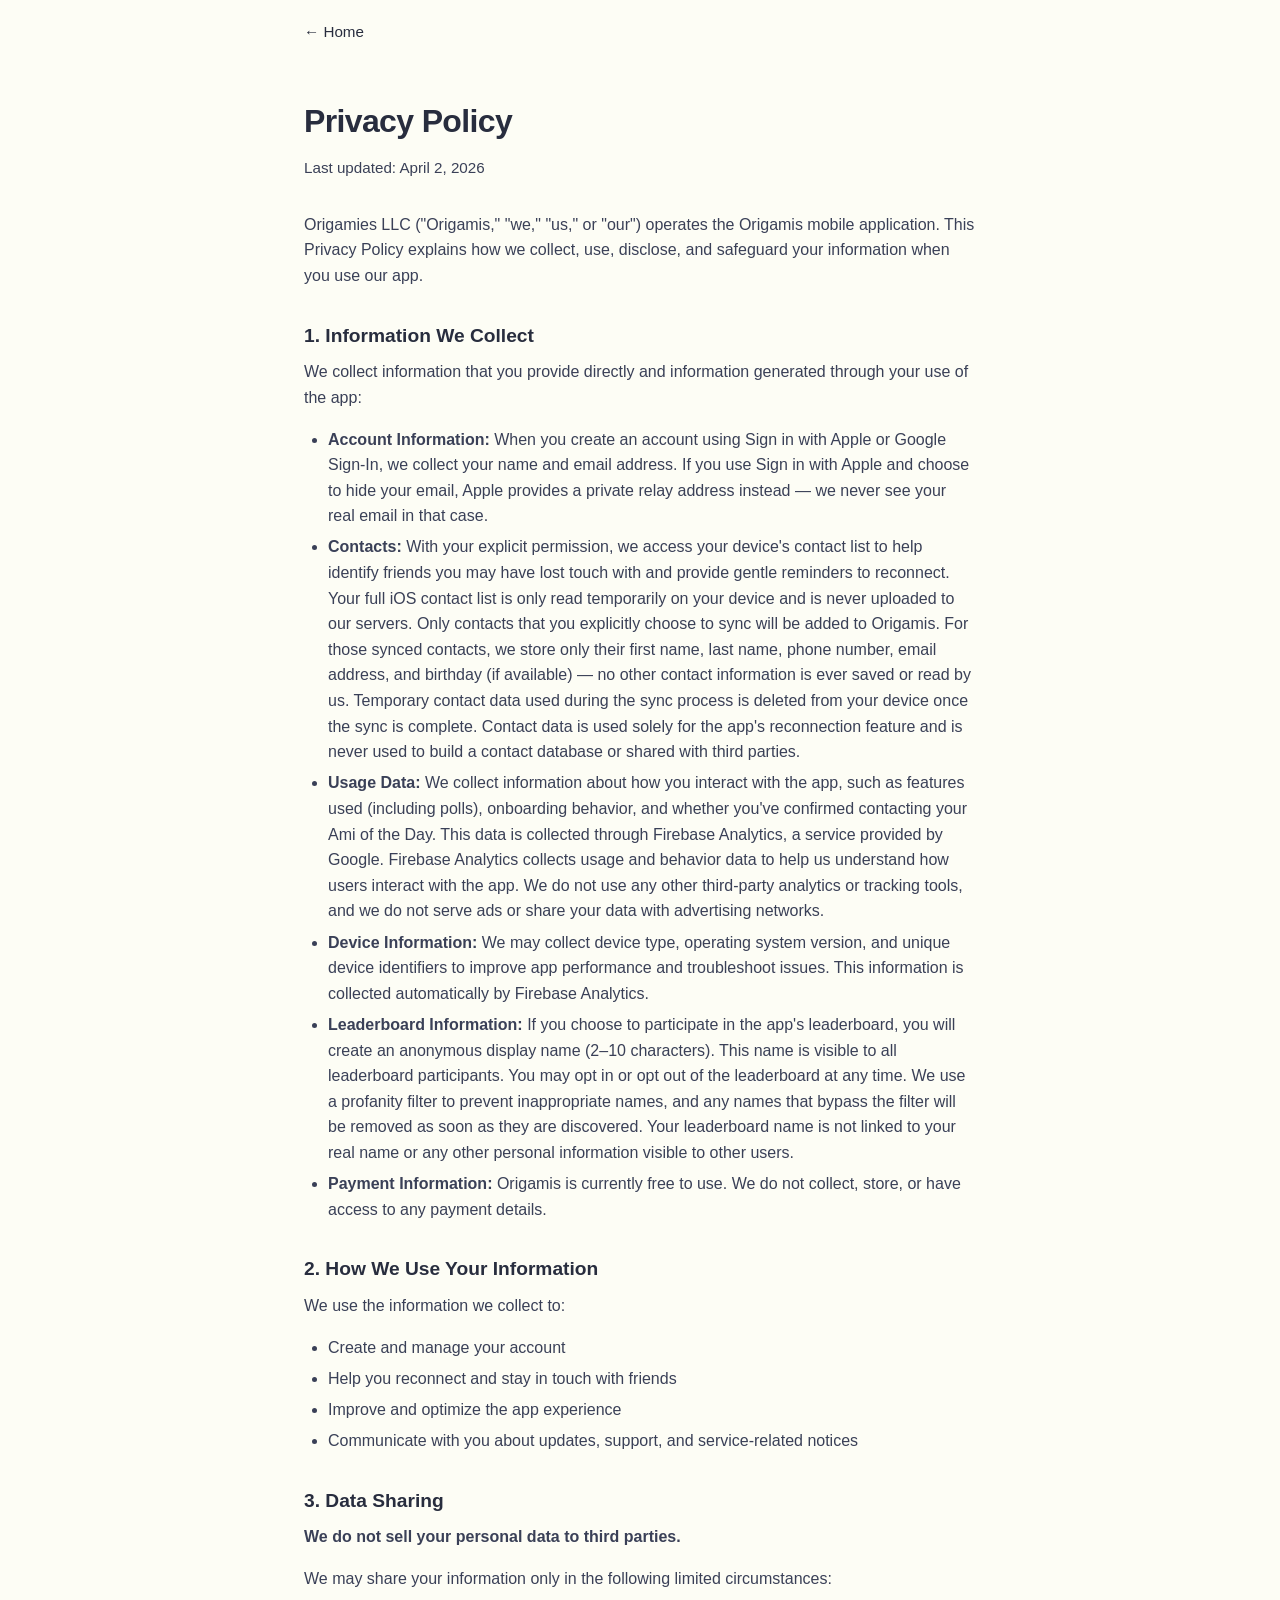
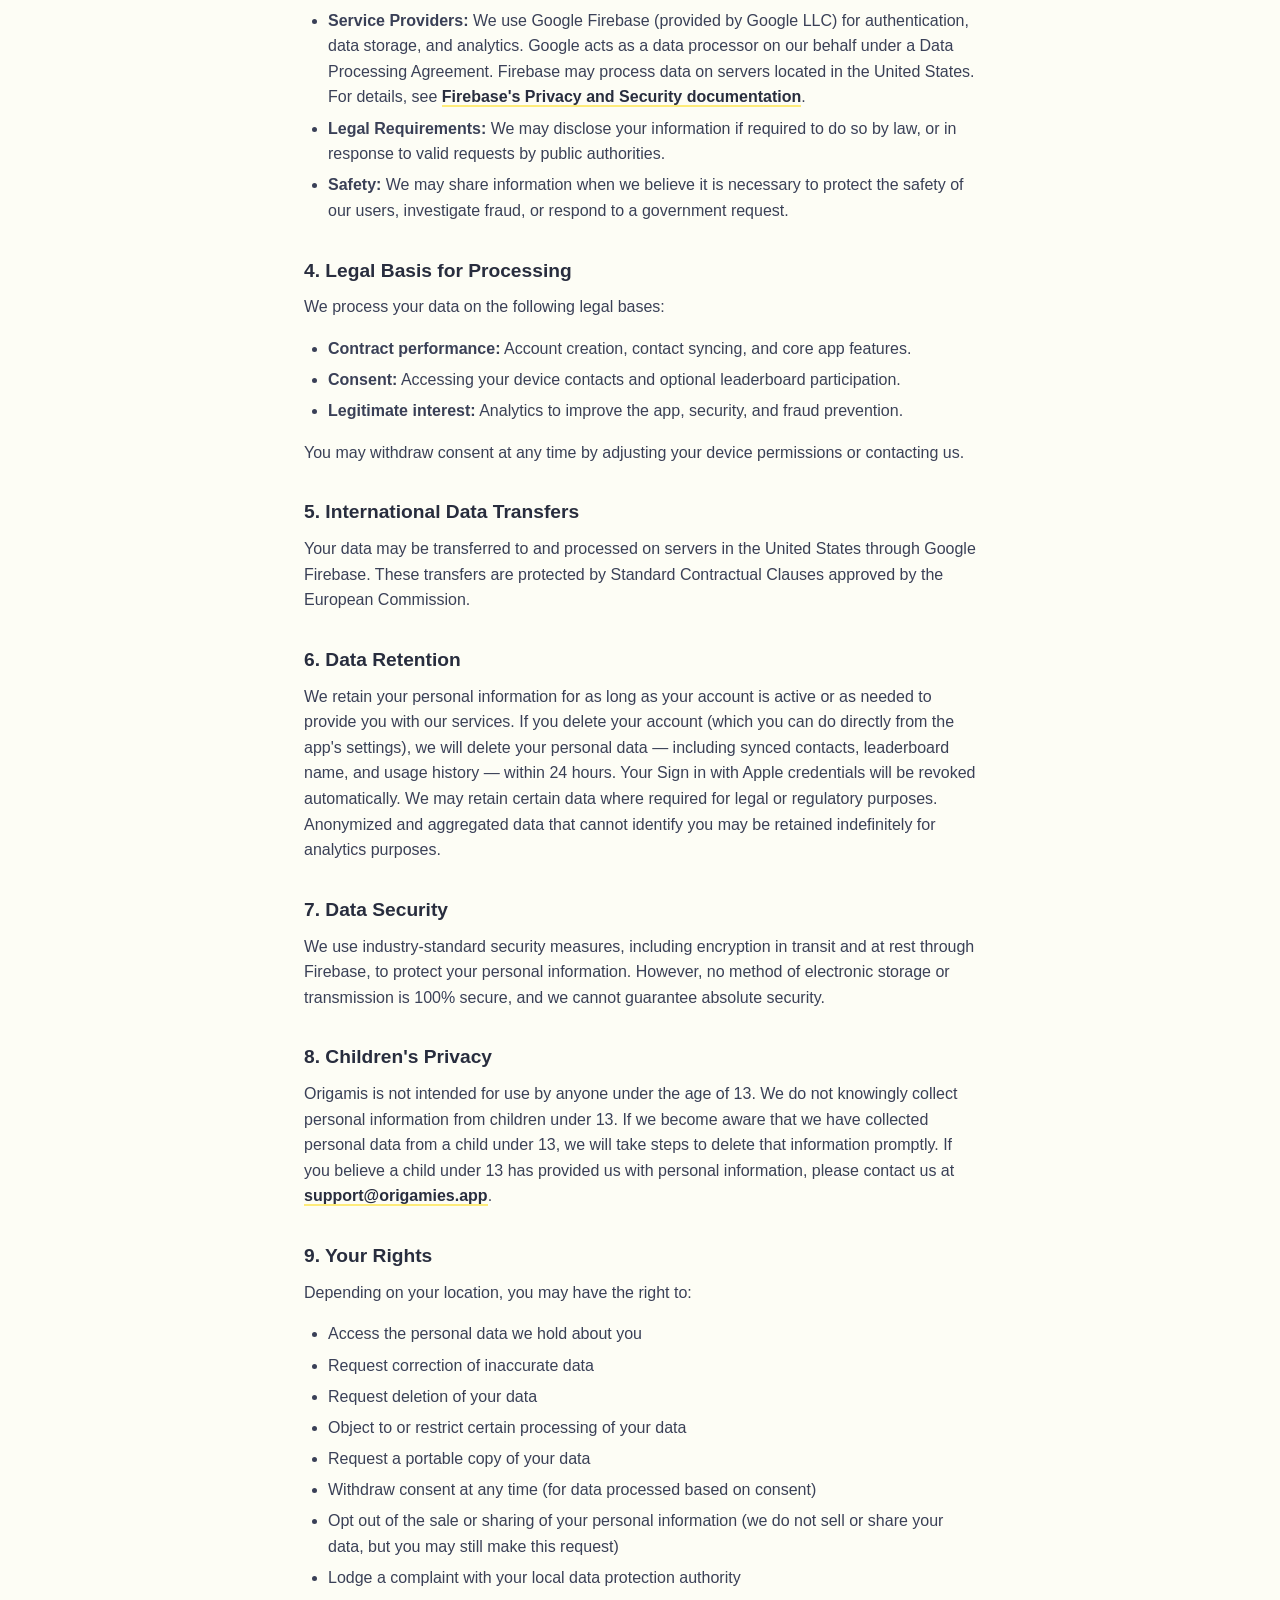
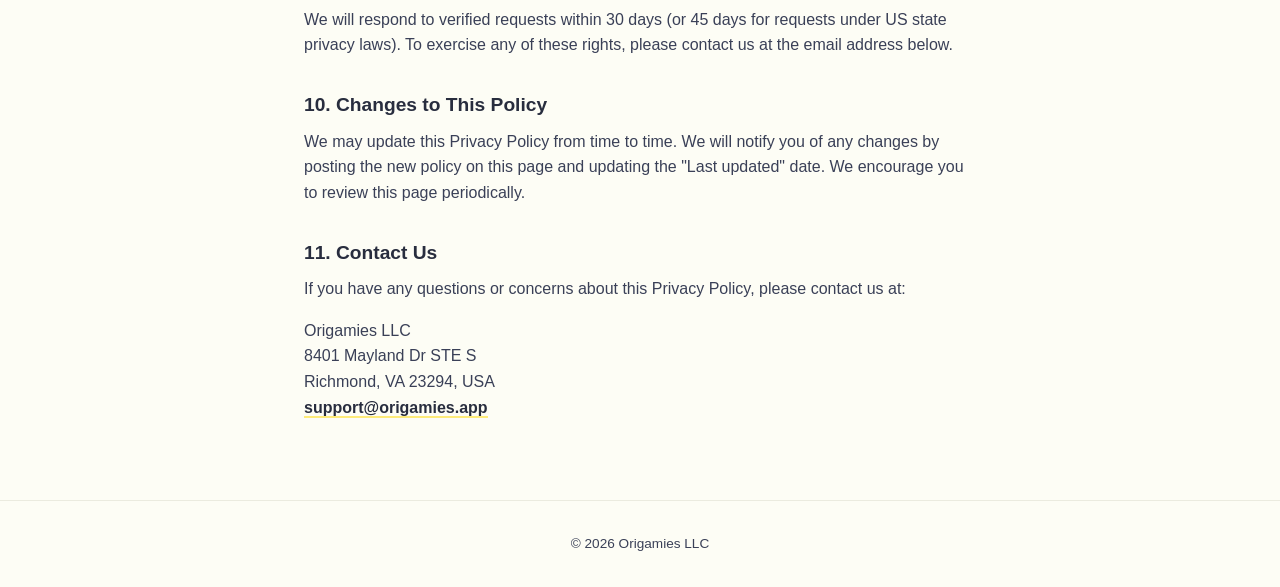
==== commit 6dce3f82: "Add email address to contacts data disclosure ContactsService reads email addresses from contacts bu" ====
--- a/privacy.html
+++ b/privacy.html
@@ -26,7 +26,7 @@
       <p>We collect information that you provide directly and information generated through your use of the app:</p>
       <ul>
         <li><strong>Account Information:</strong> When you create an account using Sign in with Apple or Google Sign-In, we collect your name and email address. If you use Sign in with Apple and choose to hide your email, Apple provides a private relay address instead — we never see your real email in that case.</li>
-        <li><strong>Contacts:</strong> With your explicit permission, we access your device's contact list to help identify friends you may have lost touch with and provide gentle reminders to reconnect. Your full iOS contact list is only read temporarily on your device and is never uploaded to our servers. Only contacts that you explicitly choose to sync will be added to Origamis. For those synced contacts, we store only their first name, last name, phone number, and birthday (if available) — no other contact information is ever saved or read by us. Temporary contact data used during the sync process is deleted from your device once the sync is complete. Contact data is used solely for the app's reconnection feature and is never used to build a contact database or shared with third parties.</li>
+        <li><strong>Contacts:</strong> With your explicit permission, we access your device's contact list to help identify friends you may have lost touch with and provide gentle reminders to reconnect. Your full iOS contact list is only read temporarily on your device and is never uploaded to our servers. Only contacts that you explicitly choose to sync will be added to Origamis. For those synced contacts, we store only their first name, last name, phone number, email address, and birthday (if available) — no other contact information is ever saved or read by us. Temporary contact data used during the sync process is deleted from your device once the sync is complete. Contact data is used solely for the app's reconnection feature and is never used to build a contact database or shared with third parties.</li>
         <li><strong>Usage Data:</strong> We collect information about how you interact with the app, such as features used (including polls), onboarding behavior, and whether you've confirmed contacting your Ami of the Day. This data is collected through Firebase Analytics, a service provided by Google. Firebase Analytics collects usage and behavior data to help us understand how users interact with the app. We do not use any other third-party analytics or tracking tools, and we do not serve ads or share your data with advertising networks.</li>
         <li><strong>Device Information:</strong> We may collect device type, operating system version, and unique device identifiers to improve app performance and troubleshoot issues. This information is collected automatically by Firebase Analytics.</li>
         <li><strong>Leaderboard Information:</strong> If you choose to participate in the app's leaderboard, you will create an anonymous display name (2–10 characters). This name is visible to all leaderboard participants. You may opt in or opt out of the leaderboard at any time. We use a profanity filter to prevent inappropriate names, and any names that bypass the filter will be removed as soon as they are discovered. Your leaderboard name is not linked to your real name or any other personal information visible to other users.</li>
